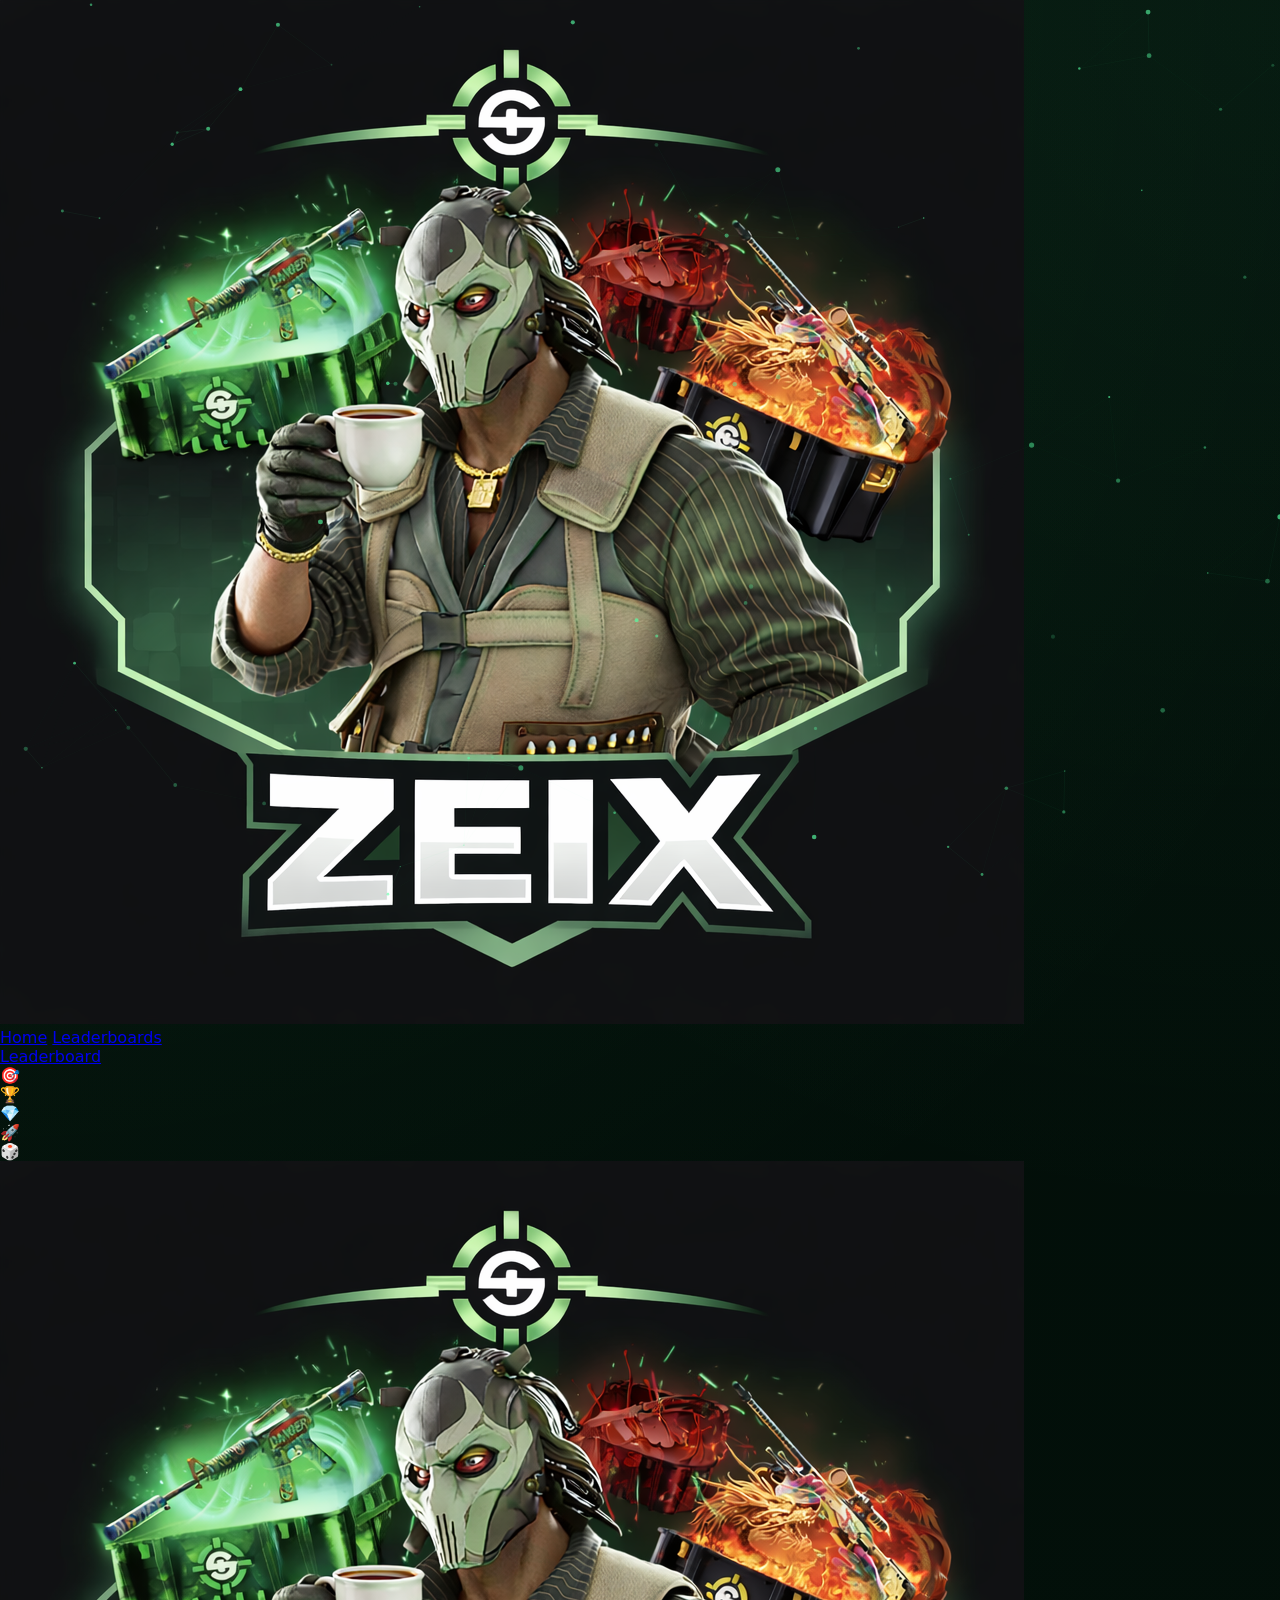
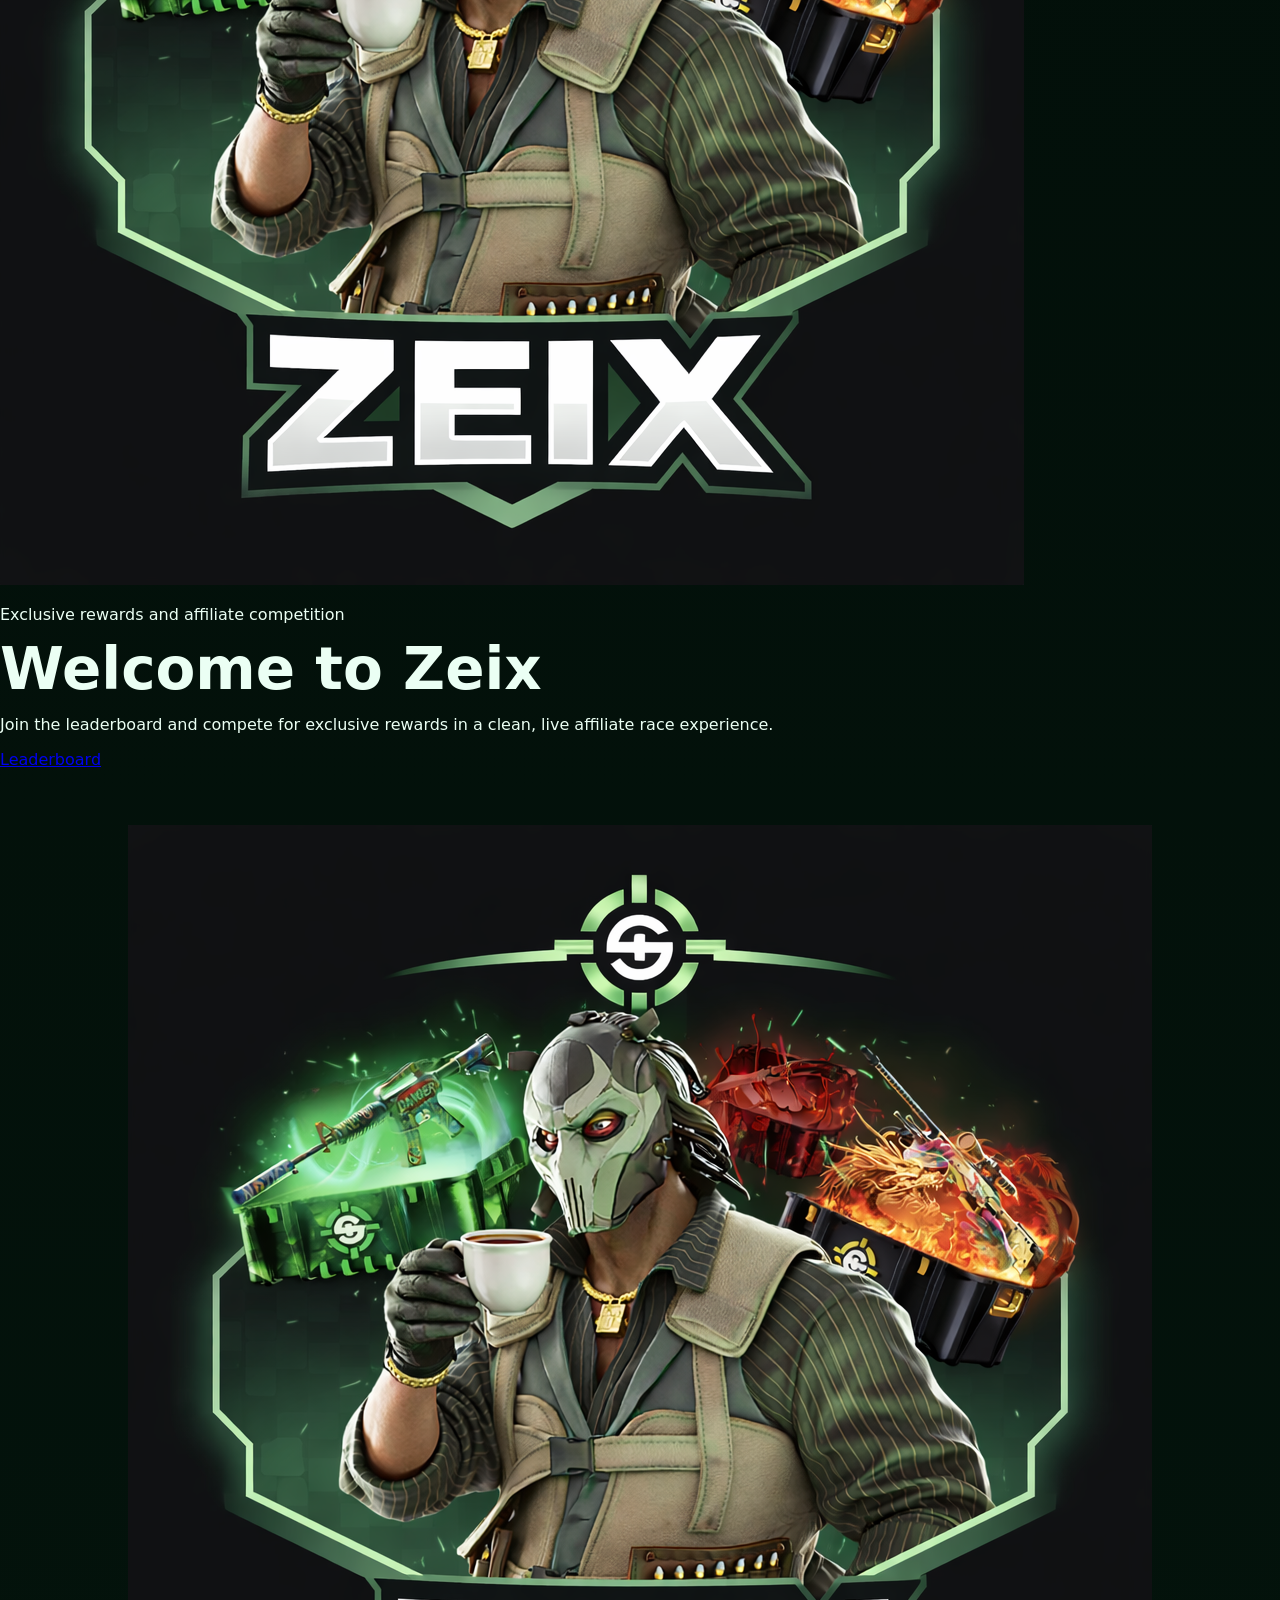
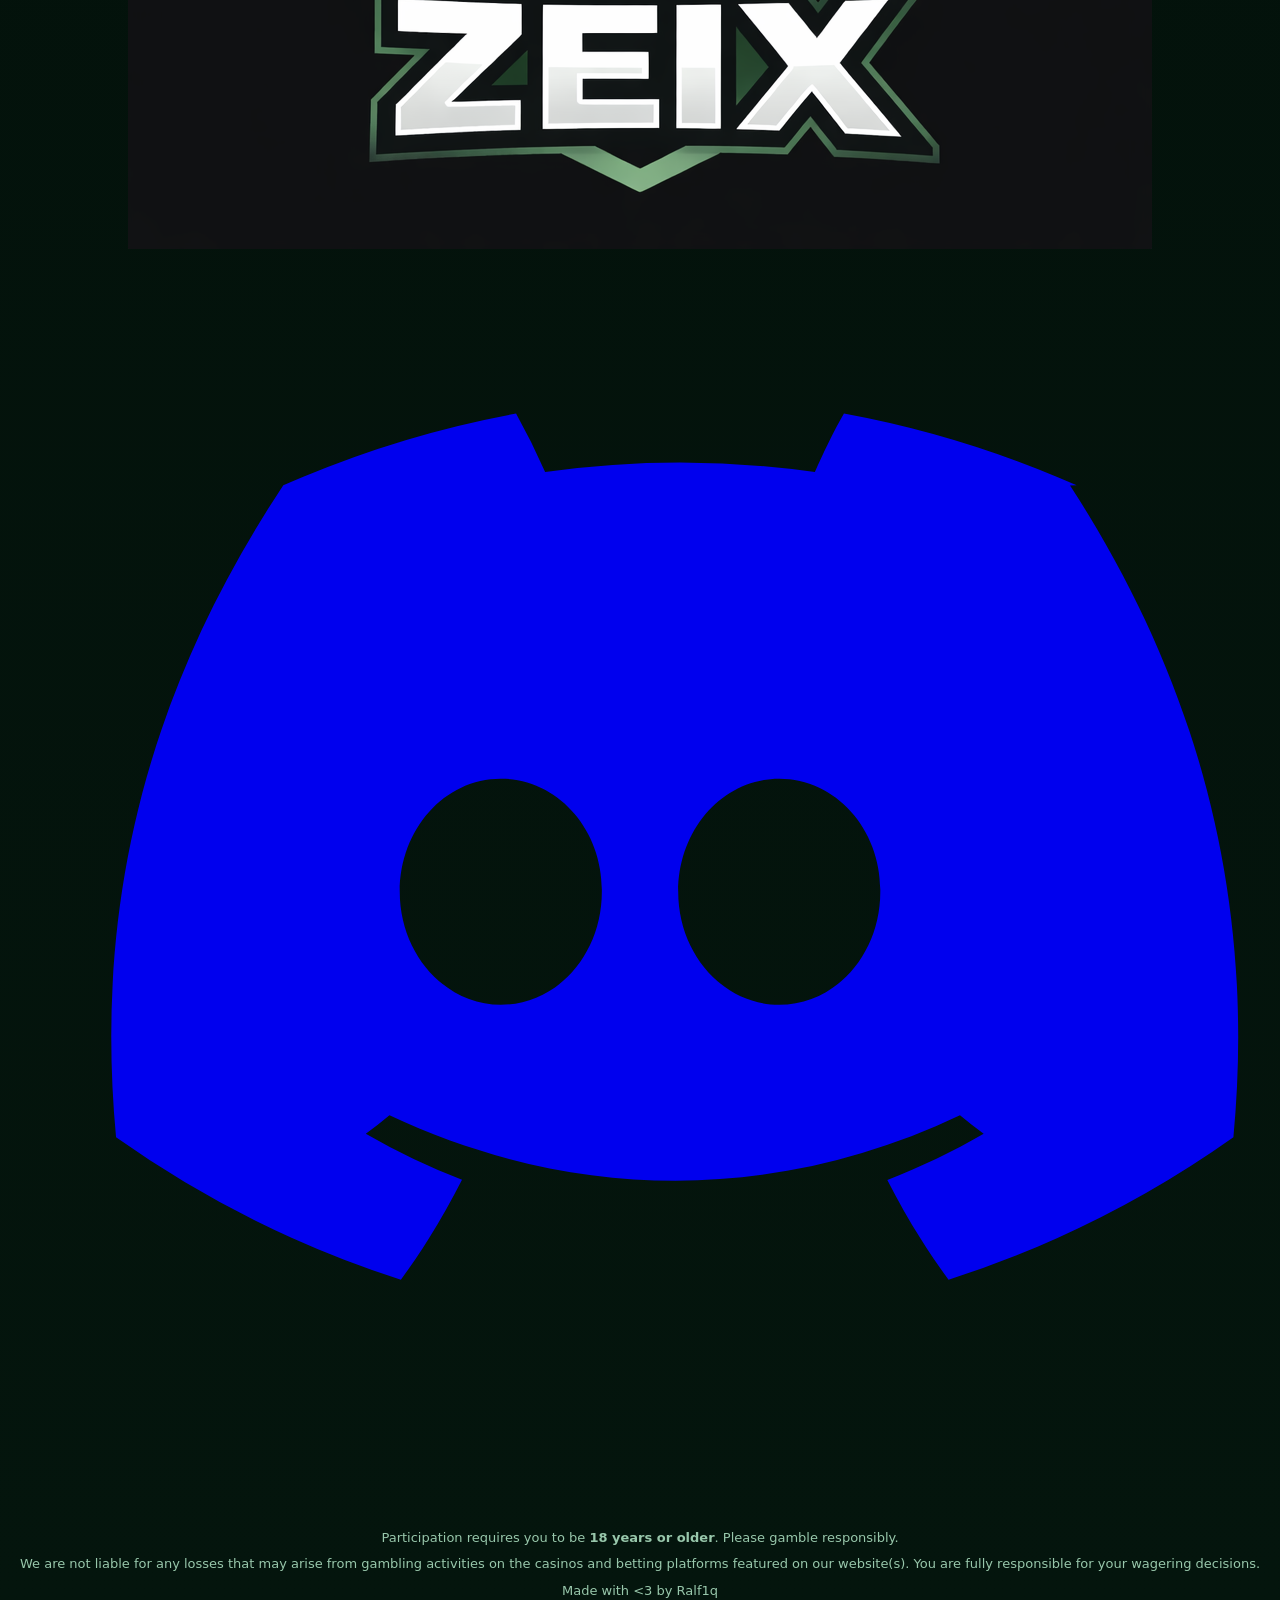
==== index.html @ ecc821bd "Update index.html" ====
<!DOCTYPE html>
<html lang="en">
<head>
  <meta charset="UTF-8" />
  <meta name="viewport" content="width=device-width, initial-scale=1.0" />
  <title>Zeix</title>
  <link rel="stylesheet" href="/css/style.css" />
</head>
<body class="home-page">
  <canvas id="particles"></canvas>

  <header class="topbar">
    <div class="topbar-inner">
      <a href="/" class="topbar-brand">
        <img src="/assets/logo.png" alt="Zeix Logo" class="topbar-logo" />
      </a>

      <nav class="topbar-nav">
        <a href="/">Home</a>
        <a href="/leaderboard/">Leaderboards</a>
      </nav>

      <div class="topbar-action">
        <a class="topbar-button" href="/leaderboard/">Leaderboard</a>
      </div>
    </div>
  </header>

  <main class="home-hero">
    <div class="home-floating home-floating-1">🎯</div>
    <div class="home-floating home-floating-2">🏆</div>
    <div class="home-floating home-floating-3">💎</div>
    <div class="home-floating home-floating-4">🚀</div>
    <div class="home-floating home-floating-5">🎲</div>

    <div class="home-center">
      <img src="/assets/logo.png" alt="Zeix Logo" class="home-hero-logo" />

      <p class="home-eyebrow">Exclusive rewards and affiliate competition</p>
      <h1 class="home-title">Welcome to Zeix</h1>
      <p class="home-description">
        Join the leaderboard and compete for exclusive rewards in a clean, live affiliate race experience.
      </p>

      <div class="home-actions">
        <a class="hero-button primary" href="/leaderboard/">Leaderboard</a>
      </div>
    </div>
  </main>

  <footer class="site-footer site-footer-large">
    <div class="footer-inner">
      <div class="footer-left">
        <img src="/assets/logo.png" alt="Zeix Logo" class="footer-logo" />

        <div class="footer-socials">
          <a
            href="YOUR_DISCORD_INVITE"
            target="_blank"
            rel="noopener noreferrer"
            class="footer-social"
            aria-label="Discord"
            title="Discord"
          >
            <svg viewBox="0 0 24 24" aria-hidden="true">
              <path fill="currentColor" d="M20.317 4.369A19.791 19.791 0 0 0 15.885 3c-.191.328-.403.77-.554 1.116a18.27 18.27 0 0 0-5.138 0A12.64 12.64 0 0 0 9.639 3a19.736 19.736 0 0 0-4.433 1.369C2.4 8.596 1.64 12.72 2.02 16.787a19.9 19.9 0 0 0 5.425 2.713c.438-.601.828-1.235 1.165-1.903a12.96 12.96 0 0 1-1.833-.877c.154-.113.305-.231.451-.352c3.536 1.66 7.373 1.66 10.867 0c.148.121.299.239.451.352c-.586.339-1.2.632-1.835.878c.338.667.727 1.301 1.166 1.902a19.86 19.86 0 0 0 5.426-2.712c.446-4.716-.762-8.803-3.112-12.418ZM9.349 14.263c-1.058 0-1.925-.966-1.925-2.154c0-1.188.849-2.154 1.925-2.154c1.084 0 1.942.975 1.924 2.154c0 1.188-.849 2.154-1.924 2.154Zm5.303 0c-1.058 0-1.924-.966-1.924-2.154c0-1.188.848-2.154 1.924-2.154c1.084 0 1.943.975 1.925 2.154c0 1.188-.849 2.154-1.925 2.154Z"/>
            </svg>
          </a>
        </div>
      </div>

      <div class="footer-right">
        <p class="footer-age">
          Participation requires you to be <strong>18 years or older</strong>. Please gamble responsibly.
        </p>
      </div>
    </div>

    <div class="footer-bottom">
      <p>
        We are not liable for any losses that may arise from gambling activities on the casinos and betting platforms featured on our website(s). You are fully responsible for your wagering decisions.
      </p>
      <p class="footer-credit">Made with &lt;3 by Ralf1q</p>
    </div>
  </footer>

  <script src="/js/particles.js"></script>
</body>
</html>
---- css/style.css ----
:root {
  --bg: #06110b;
  --panel: rgba(10, 28, 18, 0.78);
  --panel-2: rgba(18, 40, 28, 0.9);
  --border: rgba(87, 255, 164, 0.16);
  --primary: #57ffa4;
  --primary-soft: rgba(87, 255, 164, 0.12);
  --text: #ebfff4;
  --muted: #98c7ab;
  --gold: #ffcf5a;
  --silver: #cdd5df;
  --bronze: #d7925b;
  --danger: #ff9f9f;
  --shadow: 0 14px 36px rgba(0, 0, 0, 0.34);
  --radius: 24px;
  --radius-sm: 16px;
  --font: Inter, ui-sans-serif, system-ui, -apple-system, BlinkMacSystemFont, "Segoe UI", sans-serif;
  --max-width: 1220px;
}

* {
  box-sizing: border-box;
}

html,
body {
  margin: 0;
  min-height: 100%;
  font-family: var(--font);
  color: var(--text);
  background:
    radial-gradient(circle at top left, rgba(87,255,164,0.08), transparent 30%),
    radial-gradient(circle at top right, rgba(87,255,164,0.05), transparent 25%),
    linear-gradient(180deg, #020d08 0%, #04150d 100%);
}

body {
  position: relative;
  overflow-x: hidden;
}

body.center-page {
  overflow: hidden;
}

#particles {
  position: fixed;
  inset: 0;
  width: 100%;
  height: 100%;
  z-index: 0;
  pointer-events: none;
}

.center-page {
  min-height: 100vh;
  display: flex;
  align-items: center;
  justify-content: center;
  padding: 24px;
}

.page-shell {
  position: relative;
  z-index: 1;
  width: min(100% - 32px, var(--max-width));
  margin: 0 auto;
  padding: 32px 0 56px;
  min-height: 100vh;
  display: flex;
  flex-direction: column;
}

.status-shell {
  position: relative;
  z-index: 1;
  width: min(100%, 860px);
  margin: 0 auto;
}

.glass-card {
  backdrop-filter: blur(14px);
  -webkit-backdrop-filter: blur(14px);
}

.floating-card {
  animation: floatCard 4.5s ease-in-out infinite;
  transform-origin: center;
}

.status-card {
  position: relative;
  overflow: hidden;
  background: linear-gradient(180deg, rgba(15, 35, 24, 0.92), rgba(8, 20, 14, 0.96));
  border: 1px solid var(--border);
  border-radius: 30px;
  box-shadow: var(--shadow);
  padding: 34px;
}

.notice-card {
  text-align: center;
  padding: 52px 38px;
}

.maintenance-card::before,
.critical-card::before,
.status-card::before {
  content: "";
  position: absolute;
  inset: 0;
  background: radial-gradient(circle at top, rgba(87,255,164,0.12), transparent 55%);
  pointer-events: none;
}

.status-text {
  color: var(--muted);
  font-size: 20px;
  line-height: 1.75;
  margin: 20px auto 30px;
  max-width: 660px;
}

.big-emoji {
  font-size: 58px;
  line-height: 1;
  margin: 6px 0 12px;
  animation: pulseGlow 2s infinite ease-in-out;
}

.notice-actions {
  display: flex;
  justify-content: center;
}

.status-button {
  display: inline-flex;
  align-items: center;
  justify-content: center;
  min-height: 52px;
  padding: 0 22px;
  border-radius: 999px;
  text-decoration: none;
  font-weight: 800;
  transition: transform 0.2s ease, box-shadow 0.2s ease;
}

.status-button:hover {
  transform: translateY(-2px);
}

.primary-button {
  background: linear-gradient(180deg, rgba(87,255,164,0.24), rgba(87,255,164,0.12));
  border: 1px solid rgba(87,255,164,0.28);
  color: var(--text);
  box-shadow: 0 10px 24px rgba(0, 0, 0, 0.24);
}

.notice-icon {
  width: 84px;
  height: 84px;
  margin: 2px auto 12px;
  display: grid;
  place-items: center;
  border-radius: 50%;
  font-size: 36px;
  font-weight: 900;
  color: #08110b;
  background: linear-gradient(180deg, #ffcf5a, #ffb347);
  box-shadow: 0 0 30px rgba(255, 207, 90, 0.22);
  animation: pulseGlow 2s infinite ease-in-out;
}

.spinner-ring {
  width: 88px;
  height: 88px;
  margin: 6px auto 14px;
  border-radius: 50%;
  border: 4px solid rgba(87,255,164,0.12);
  border-top-color: var(--primary);
  animation: spinRing 1.2s linear infinite;
}

.pulse-orb {
  width: 18px;
  height: 18px;
  margin: 0 auto 18px;
  border-radius: 50%;
  background: var(--primary);
  box-shadow: 0 0 28px rgba(87,255,164,0.55);
  animation: pulseGlow 1.8s infinite ease-in-out;
}

.hero {
  display: flex;
  justify-content: space-between;
  align-items: center;
  gap: 20px;
  margin-bottom: 24px;
  flex-wrap: wrap;
}

.hero-right {
  display: flex;
  align-items: center;
  gap: 12px;
  flex-wrap: wrap;
  justify-content: flex-end;
}

.brand {
  display: flex;
  align-items: center;
  gap: 18px;
  min-width: 0;
}

.brand-logo {
  width: 64px;
  height: 64px;
  object-fit: contain;
  border-radius: 18px;
  background: rgba(255,255,255,0.02);
  border: 1px solid var(--border);
  box-shadow: var(--shadow);
  padding: 10px;
  flex: 0 0 auto;
}

.eyebrow {
  margin: 0 0 6px;
  color: var(--primary);
  text-transform: uppercase;
  letter-spacing: 0.14em;
  font-size: 12px;
  font-weight: 700;
}

h1 {
  margin: 0;
  font-size: clamp(34px, 5vw, 58px);
  line-height: 1.02;
}

h2 {
  margin: 0;
  font-size: 24px;
}

.meta-card {
  display: flex;
  align-items: center;
  gap: 10px;
  background: rgba(14, 31, 21, 0.82);
  border: 1px solid var(--border);
  border-radius: 999px;
  padding: 12px 16px;
  box-shadow: var(--shadow);
  backdrop-filter: blur(10px);
}

.countdown-card {
  border-color: rgba(255, 207, 90, 0.22);
  background: rgba(40, 47, 22, 0.78);
}

.meta-label {
  color: var(--muted);
  font-size: 14px;
}

#countdownValue {
  font-weight: 800;
}

.promo-card {
  position: relative;
  overflow: hidden;
  margin-bottom: 26px;
  padding: 22px 24px;
  border-radius: 28px;
  border: 1px solid rgba(87,255,164,0.18);
  background: linear-gradient(135deg, rgba(12, 35, 22, 0.92), rgba(10, 24, 18, 0.92));
  box-shadow: var(--shadow);
}

.promo-glow {
  position: absolute;
  inset: auto -10% -40% auto;
  width: 260px;
  height: 260px;
  background: radial-gradient(circle, rgba(87,255,164,0.18), transparent 65%);
  pointer-events: none;
}

.promo-copy {
  position: relative;
  z-index: 1;
}

.promo-label {
  margin: 0 0 12px;
  font-size: 13px;
  text-transform: uppercase;
  letter-spacing: 0.12em;
  color: var(--primary);
  font-weight: 800;
}

.promo-code-row {
  display: flex;
  align-items: center;
  gap: 14px;
  flex-wrap: wrap;
  margin-bottom: 10px;
}

.promo-code-box {
  display: inline-flex;
  align-items: center;
  gap: 12px;
  padding: 12px 16px;
  border-radius: 18px;
  border: 1px solid rgba(87,255,164,0.2);
  background: rgba(87,255,164,0.06);
  box-shadow: inset 0 0 0 1px rgba(255,255,255,0.02);
}

.promo-code-prefix {
  color: var(--muted);
  font-size: 12px;
  font-weight: 700;
  letter-spacing: 0.12em;
  text-transform: uppercase;
}

.promo-code {
  font-size: 28px;
  font-weight: 900;
  letter-spacing: 0.08em;
  color: var(--text);
}

.copy-button {
  min-height: 50px;
  padding: 0 18px;
  border: 0;
  border-radius: 999px;
  background: linear-gradient(180deg, rgba(87,255,164,0.22), rgba(87,255,164,0.11));
  color: var(--text);
  font-weight: 800;
  cursor: pointer;
  border: 1px solid rgba(87,255,164,0.22);
  box-shadow: 0 8px 20px rgba(0,0,0,0.2);
  transition: transform 0.2s ease, opacity 0.2s ease;
}

.copy-button:hover {
  transform: translateY(-2px);
}

.promo-description {
  margin: 0;
  color: var(--muted);
  font-size: 15px;
  line-height: 1.7;
}

.leaderboard-wrap {
  display: grid;
  gap: 28px;
  flex: 1;
}

.section-title-row {
  display: flex;
  justify-content: space-between;
  align-items: end;
  gap: 12px;
  margin-bottom: 16px;
  flex-wrap: wrap;
}

.section-subtitle {
  margin: 0;
  color: var(--muted);
  font-size: 14px;
}

.podium {
  display: grid;
  grid-template-columns: repeat(3, minmax(0, 1fr));
  gap: 18px;
  align-items: end;
}

.podium-card {
  position: relative;
  overflow: hidden;
  background:
    radial-gradient(circle at top, rgba(87,255,164,0.08), transparent 45%),
    linear-gradient(180deg, rgba(17, 40, 28, 0.96), rgba(8, 22, 14, 0.99));
  border: 1px solid var(--border);
  border-radius: 30px;
  box-shadow: var(--shadow);
  padding: 24px;
  min-height: 300px;
  display: flex;
  flex-direction: column;
  justify-content: flex-start;
  transition: transform 0.28s ease, box-shadow 0.28s ease, border-color 0.28s ease;
  animation: podiumFloat 5s ease-in-out infinite;
}

.podium-card:hover {
  transform: translateY(-8px);
}

.podium-card::before {
  content: "";
  position: absolute;
  inset: 0;
  background: radial-gradient(circle at top, rgba(87,255,164,0.12), transparent 55%);
  pointer-events: none;
}

.podium-card.rank-1 {
  min-height: 360px;
  border-color: rgba(255, 207, 90, 0.45);
  box-shadow:
    0 16px 44px rgba(0, 0, 0, 0.38),
    0 0 0 1px rgba(255, 207, 90, 0.08),
    0 0 60px rgba(255, 207, 90, 0.08);
  background:
    radial-gradient(circle at top, rgba(255,207,90,0.14), transparent 42%),
    linear-gradient(180deg, rgba(24, 42, 26, 0.98), rgba(12, 22, 14, 1));
}

.podium-card.rank-2 {
  min-height: 315px;
}

.podium-card.rank-3 {
  min-height: 285px;
}

.podium-card.rank-1 .podium-avatar-wrap::after {
  content: "👑";
  position: absolute;
  top: -14px;
  right: -8px;
  font-size: 22px;
  filter: drop-shadow(0 4px 10px rgba(0,0,0,0.35));
}

.podium-card.rank-1 .podium-name {
  font-size: clamp(24px, 2vw, 34px);
}

.podium-card.rank-1 .podium-topline {
  color: rgba(255, 207, 90, 0.88);
  font-weight: 800;
}

.podium-card.rank-1 .podium-divider {
  background: linear-gradient(90deg, rgba(255,207,90,0.34), rgba(87,255,164,0.06));
}

.podium-card.rank-1 .reward-pill {
  background: rgba(255, 207, 90, 0.08);
  border-color: rgba(255, 207, 90, 0.18);
}

.podium-card.rank-1 .podium-badge {
  width: 50px;
  height: 50px;
  font-size: 18px;
  box-shadow: 0 10px 24px rgba(255, 207, 90, 0.2);
}

.podium-shine {
  position: absolute;
  top: -28%;
  left: -24%;
  width: 72%;
  height: 180%;
  background: linear-gradient(
    180deg,
    rgba(255,255,255,0.1),
    rgba(255,255,255,0.02),
    rgba(255,255,255,0)
  );
  transform: rotate(22deg);
  opacity: 0.2;
  pointer-events: none;
}

.rank-1 .podium-shine {
  opacity: 0.55;
}

.podium-badge {
  position: absolute;
  top: 16px;
  right: 16px;
  width: 44px;
  height: 44px;
  border-radius: 50%;
  display: grid;
  place-items: center;
  font-weight: 900;
  color: #08110b;
  z-index: 2;
}

.rank-1 .podium-badge { background: var(--gold); }
.rank-2 .podium-badge { background: var(--silver); }
.rank-3 .podium-badge { background: var(--bronze); }

.podium-topline {
  font-size: 13px;
  color: var(--muted);
  margin: 0 0 18px;
  text-transform: uppercase;
  letter-spacing: 0.14em;
  position: relative;
  z-index: 1;
}

.podium-user {
  display: flex;
  align-items: center;
  gap: 16px;
  min-width: 0;
  position: relative;
  z-index: 1;
}

.podium-avatar-wrap {
  position: relative;
  flex: 0 0 auto;
}

.podium-user-text {
  min-width: 0;
  flex: 1 1 auto;
}

.podium-name {
  font-size: clamp(20px, 1.8vw, 28px);
  font-weight: 900;
  line-height: 1.08;
  word-break: break-word;
  overflow-wrap: anywhere;
  max-width: 100%;
}

.podium-score {
  color: var(--muted);
  font-size: 15px;
  margin: 8px 0 0;
}

.podium-divider {
  width: 100%;
  height: 1px;
  background: linear-gradient(90deg, rgba(87,255,164,0.2), rgba(87,255,164,0.03));
  margin: 20px 0 18px;
  position: relative;
  z-index: 1;
}

.avatar {
  border-radius: 50%;
  object-fit: cover;
  flex: 0 0 auto;
  border: 1px solid rgba(87,255,164,0.24);
  background: rgba(255,255,255,0.04);
  box-shadow: 0 0 0 4px rgba(87,255,164,0.05);
  display: block;
}

.podium-avatar {
  width: 64px;
  height: 64px;
}

.podium-card.rank-1 .podium-avatar {
  width: 74px;
  height: 74px;
  box-shadow:
    0 0 0 5px rgba(255,207,90,0.08),
    0 0 0 1px rgba(255,207,90,0.18);
}

.table-avatar {
  width: 38px;
  height: 38px;
}

.avatar-fallback {
  display: grid;
  place-items: center;
  font-weight: 800;
  color: var(--text);
  background: rgba(87,255,164,0.12);
}

.reward-pill {
  display: inline-flex;
  align-items: center;
  gap: 10px;
  width: fit-content;
  background: rgba(87,255,164,0.08);
  border: 1px solid rgba(87,255,164,0.18);
  border-radius: 999px;
  padding: 10px 14px;
  font-weight: 700;
  margin-top: auto;
  position: relative;
  z-index: 1;
}

.reward-pill img,
.reward-cell img {
  width: 18px;
  height: 18px;
  object-fit: contain;
}

.table-card {
  background: rgba(10, 28, 18, 0.76);
  border: 1px solid var(--border);
  border-radius: var(--radius);
  overflow: hidden;
  box-shadow: var(--shadow);
}

.table-head,
.row {
  display: grid;
  grid-template-columns: 80px 1.7fr 1fr 1fr;
  gap: 12px;
  align-items: center;
}

.table-head {
  padding: 16px 18px;
  background: rgba(255,255,255,0.02);
  color: var(--muted);
  font-size: 13px;
  text-transform: uppercase;
  letter-spacing: 0.08em;
  border-bottom: 1px solid var(--border);
}

.row {
  padding: 16px 18px;
  border-bottom: 1px solid rgba(255,255,255,0.04);
  transition: background 0.2s ease;
}

.row:last-child {
  border-bottom: none;
}

.row:hover {
  background: rgba(87,255,164,0.045);
}

.rank-cell {
  font-weight: 900;
  font-size: 18px;
}

.name-cell {
  font-weight: 700;
}

.name-cell-with-avatar {
  display: flex;
  align-items: center;
  gap: 12px;
  min-width: 0;
}

.table-avatar-wrap {
  flex: 0 0 auto;
}

.table-name-text {
  min-width: 0;
  overflow: hidden;
  text-overflow: ellipsis;
  white-space: nowrap;
}

.score-cell {
  color: var(--muted);
}

.reward-cell {
  display: inline-flex;
  align-items: center;
  gap: 8px;
  font-weight: 700;
}

.reward-zero {
  color: var(--muted);
}

.loading-card,
.loading-row,
.error-box,
.empty-box {
  background: var(--panel-2);
  border: 1px solid var(--border);
  border-radius: var(--radius-sm);
  padding: 22px;
  color: var(--muted);
}

.error-box {
  color: var(--danger);
  border-color: rgba(255, 99, 99, 0.22);
}

.site-footer {
  position: relative;
  z-index: 1;
  margin-top: 36px;
  padding: 20px 10px 8px;
  text-align: center;
  color: var(--muted);
  font-size: 13px;
  line-height: 1.7;
}

.site-footer p {
  margin: 4px 0;
}

@keyframes spinRing {
  to {
    transform: rotate(360deg);
  }
}

@keyframes pulseGlow {
  0%, 100% {
    transform: scale(1);
    opacity: 1;
  }
  50% {
    transform: scale(1.08);
    opacity: 0.75;
  }
}

@keyframes floatCard {
  0%, 100% {
    transform: translateY(0px);
  }
  50% {
    transform: translateY(-8px);
  }
}

@keyframes podiumFloat {
  0%, 100% {
    transform: translateY(0px);
  }
  50% {
    transform: translateY(-4px);
  }
}

@media (max-width: 900px) {
  .podium {
    grid-template-columns: 1fr;
  }

  .podium-card.rank-1,
  .podium-card.rank-2,
  .podium-card.rank-3 {
    min-height: auto;
  }
}

@media (max-width: 680px) {
  .page-shell {
    width: min(100% - 18px, var(--max-width));
    padding-top: 18px;
  }

  .hero-right {
    width: 100%;
    justify-content: flex-start;
  }

  .promo-code-row {
    align-items: stretch;
  }

  .copy-button {
    width: 100%;
  }

  .table-head {
    display: none;
  }

  .row {
    grid-template-columns: 1fr;
    gap: 8px;
    padding: 16px;
  }

  .rank-cell::before,
  .name-cell::before,
  .score-cell::before,
  .reward-cell::before {
    display: inline-block;
    min-width: 74px;
    color: var(--muted);
    font-size: 12px;
    text-transform: uppercase;
    letter-spacing: 0.08em;
    margin-right: 8px;
  }

  .rank-cell::before { content: "Rank"; }
  .name-cell::before { content: "Affiliate"; }
  .score-cell::before { content: "Wagered"; }
  .reward-cell::before { content: "Reward"; }

  .name-cell-with-avatar {
    display: flex;
    align-items: center;
    gap: 10px;
  }
}
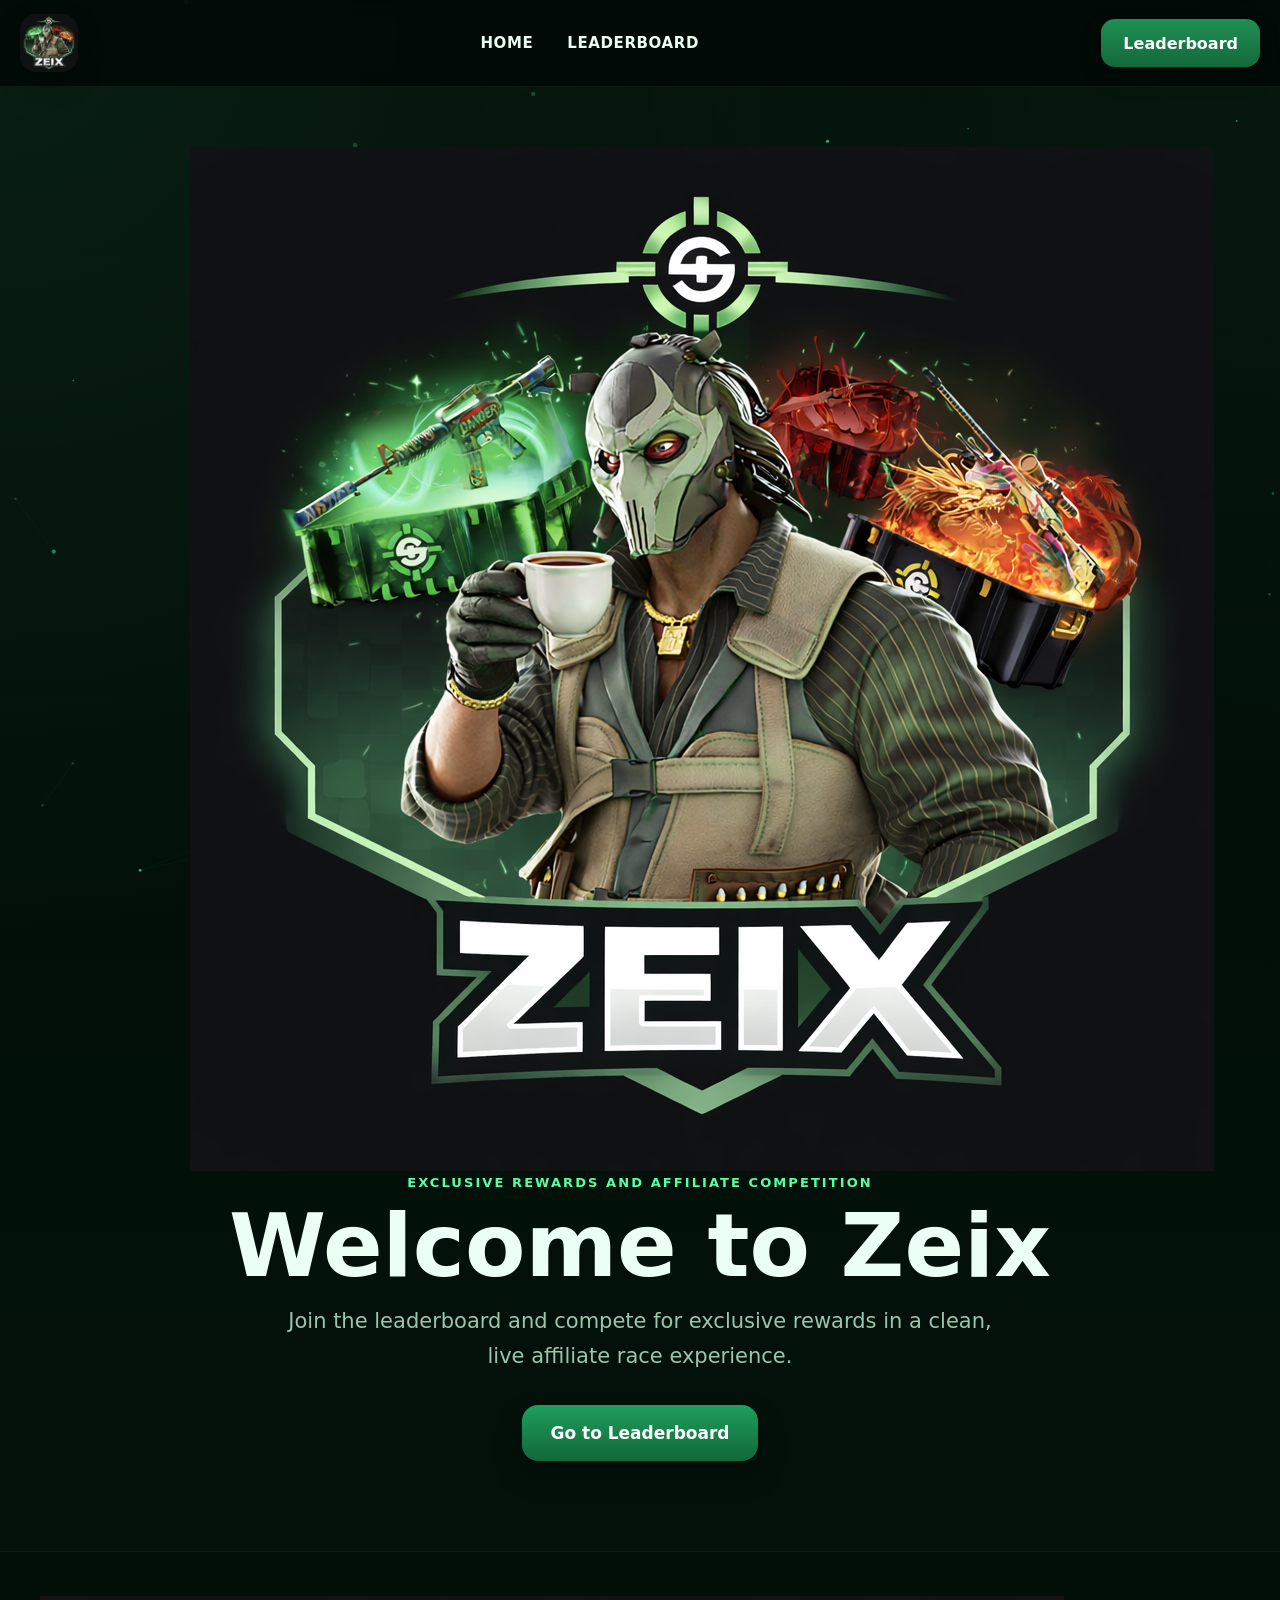
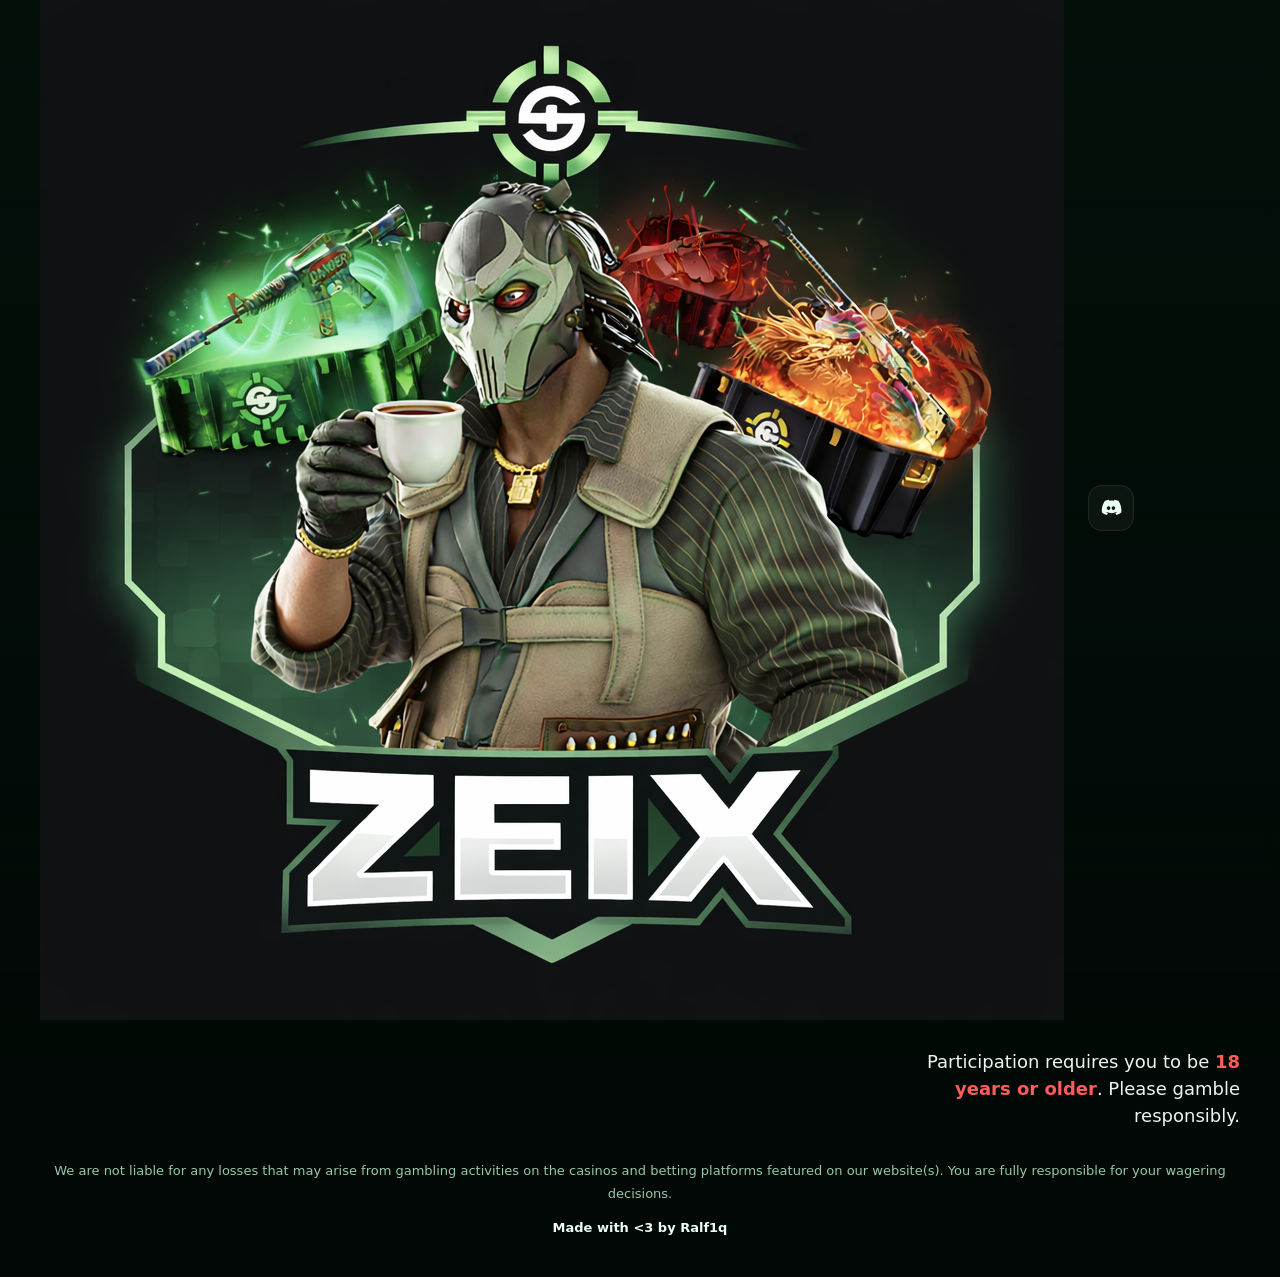
==== commit f784a9db: "Update index.html" ====
--- a/index.html
+++ b/index.html
@@ -17,7 +17,7 @@
 
       <nav class="topbar-nav">
         <a href="/">Home</a>
-        <a href="/leaderboard/">Leaderboards</a>
+        <a href="/leaderboard/">Leaderboard</a>
       </nav>
 
       <div class="topbar-action">
@@ -27,14 +27,10 @@
   </header>
 
   <main class="home-hero">
-    <div class="home-floating home-floating-1">🎯</div>
-    <div class="home-floating home-floating-2">🏆</div>
-    <div class="home-floating home-floating-3">💎</div>
-    <div class="home-floating home-floating-4">🚀</div>
-    <div class="home-floating home-floating-5">🎲</div>
-
     <div class="home-center">
-      <img src="/assets/logo.png" alt="Zeix Logo" class="home-hero-logo" />
+      <div class="home-hero-art-wrap">
+        <img src="/assets/logo.png" alt="Zeix Artwork" class="home-hero-art" />
+      </div>
 
       <p class="home-eyebrow">Exclusive rewards and affiliate competition</p>
       <h1 class="home-title">Welcome to Zeix</h1>
@@ -43,7 +39,7 @@
       </p>
 
       <div class="home-actions">
-        <a class="hero-button primary" href="/leaderboard/">Leaderboard</a>
+        <a class="hero-button primary" href="/leaderboard/">Go to Leaderboard</a>
       </div>
     </div>
   </main>
@@ -51,7 +47,7 @@
   <footer class="site-footer site-footer-large">
     <div class="footer-inner">
       <div class="footer-left">
-        <img src="/assets/logo.png" alt="Zeix Logo" class="footer-logo" />
+        <img src="/assets/logo.png" alt="Zeix Logo" class="footer-logo-wide" />
 
         <div class="footer-socials">
           <a
--- a/css/style.css
+++ b/css/style.css
@@ -840,4 +840,327 @@
     align-items: center;
     gap: 10px;
   }
-}+}
+
+/* ===== Home Page ===== */
+
+.home-page {
+  min-height: 100vh;
+  display: flex;
+  flex-direction: column;
+}
+
+.topbar {
+  position: relative;
+  z-index: 5;
+  border-bottom: 1px solid rgba(255,255,255,0.05);
+  background: rgba(3, 10, 7, 0.88);
+  backdrop-filter: blur(10px);
+}
+
+.topbar-inner {
+  width: min(100% - 40px, 1280px);
+  margin: 0 auto;
+  min-height: 86px;
+  display: flex;
+  align-items: center;
+  justify-content: space-between;
+  gap: 20px;
+}
+
+.topbar-brand {
+  display: inline-flex;
+  align-items: center;
+}
+
+.topbar-logo {
+  width: 58px;
+  height: 58px;
+  object-fit: contain;
+  border-radius: 16px;
+  box-shadow: 0 10px 24px rgba(0,0,0,0.28);
+}
+
+.topbar-nav {
+  display: flex;
+  align-items: center;
+  gap: 34px;
+}
+
+.topbar-nav a {
+  color: var(--text);
+  text-decoration: none;
+  font-weight: 800;
+  font-size: 15px;
+  letter-spacing: 0.04em;
+  text-transform: uppercase;
+  transition: color 0.2s ease, opacity 0.2s ease;
+}
+
+.topbar-nav a:hover {
+  color: var(--primary);
+}
+
+.topbar-button {
+  display: inline-flex;
+  align-items: center;
+  justify-content: center;
+  min-height: 48px;
+  padding: 0 22px;
+  border-radius: 14px;
+  background: linear-gradient(180deg, #1f8f53, #14693b);
+  color: #fff;
+  font-weight: 800;
+  text-decoration: none;
+  box-shadow: 0 10px 22px rgba(0,0,0,0.24);
+  transition: transform 0.2s ease, filter 0.2s ease;
+}
+
+.topbar-button:hover {
+  transform: translateY(-2px);
+  filter: brightness(1.05);
+}
+
+.home-hero {
+  position: relative;
+  z-index: 1;
+  min-height: calc(100vh - 86px);
+  display: grid;
+  place-items: center;
+  padding: 60px 20px 90px;
+  overflow: hidden;
+}
+
+.home-center {
+  position: relative;
+  z-index: 2;
+  width: min(100%, 900px);
+  margin: 0 auto;
+  text-align: center;
+}
+
+.home-hero-logo {
+  width: clamp(130px, 16vw, 220px);
+  height: clamp(130px, 16vw, 220px);
+  object-fit: contain;
+  margin-bottom: 22px;
+  filter: drop-shadow(0 16px 40px rgba(0,0,0,0.35));
+}
+
+.home-eyebrow {
+  margin: 0 0 14px;
+  color: var(--primary);
+  text-transform: uppercase;
+  letter-spacing: 0.16em;
+  font-size: 13px;
+  font-weight: 800;
+}
+
+.home-title {
+  margin: 0 0 16px;
+  font-size: clamp(46px, 8vw, 88px);
+  line-height: 0.95;
+  font-weight: 900;
+}
+
+.home-description {
+  width: min(100%, 720px);
+  margin: 0 auto 30px;
+  color: var(--muted);
+  font-size: clamp(17px, 2vw, 21px);
+  line-height: 1.7;
+}
+
+.home-actions {
+  display: flex;
+  justify-content: center;
+  gap: 14px;
+  flex-wrap: wrap;
+}
+
+.hero-button {
+  display: inline-flex;
+  align-items: center;
+  justify-content: center;
+  min-height: 56px;
+  padding: 0 28px;
+  border-radius: 16px;
+  text-decoration: none;
+  font-weight: 900;
+  font-size: 17px;
+  transition: transform 0.2s ease, filter 0.2s ease;
+}
+
+.hero-button.primary {
+  background: linear-gradient(180deg, #1d9f5b, #12683a);
+  color: #fff;
+  box-shadow: 0 14px 28px rgba(0,0,0,0.26);
+}
+
+.hero-button.primary:hover {
+  transform: translateY(-2px);
+  filter: brightness(1.05);
+}
+
+.home-floating {
+  position: absolute;
+  z-index: 1;
+  font-size: clamp(28px, 4vw, 56px);
+  opacity: 0.9;
+  filter: drop-shadow(0 10px 20px rgba(0,0,0,0.3));
+  animation: floatSlow 6s ease-in-out infinite;
+  user-select: none;
+  pointer-events: none;
+}
+
+.home-floating-1 { top: 18%; left: 12%; animation-delay: 0s; }
+.home-floating-2 { top: 28%; right: 13%; animation-delay: 1s; }
+.home-floating-3 { bottom: 24%; left: 18%; animation-delay: 2s; }
+.home-floating-4 { bottom: 18%; right: 18%; animation-delay: 1.4s; }
+.home-floating-5 { top: 50%; left: 50%; transform: translate(-50%, -50%); animation-delay: 0.8s; }
+
+@keyframes floatSlow {
+  0%, 100% { transform: translateY(0px); }
+  50% { transform: translateY(-14px); }
+}
+
+/* ===== Footer ===== */
+
+.site-footer-large {
+  position: relative;
+  z-index: 2;
+  margin-top: auto;
+  padding: 44px 20px 28px;
+  background: linear-gradient(180deg, rgba(2,7,5,0.2), rgba(2,7,5,0.92));
+  border-top: 1px solid rgba(255,255,255,0.06);
+}
+
+.footer-inner {
+  width: min(100%, 1200px);
+  margin: 0 auto 26px;
+  display: flex;
+  align-items: center;
+  justify-content: space-between;
+  gap: 24px;
+  flex-wrap: wrap;
+}
+
+.footer-left {
+  display: flex;
+  align-items: center;
+  gap: 24px;
+  flex-wrap: wrap;
+}
+
+.footer-logo {
+  width: 96px;
+  height: 96px;
+  object-fit: contain;
+  filter: drop-shadow(0 12px 24px rgba(0,0,0,0.32));
+}
+
+.footer-socials {
+  display: flex;
+  align-items: center;
+  gap: 14px;
+}
+
+.footer-social {
+  width: 46px;
+  height: 46px;
+  border-radius: 14px;
+  display: inline-flex;
+  align-items: center;
+  justify-content: center;
+  background: rgba(255,255,255,0.04);
+  border: 1px solid rgba(255,255,255,0.08);
+  color: var(--text);
+  text-decoration: none;
+  transition: transform 0.2s ease, color 0.2s ease, border-color 0.2s ease;
+}
+
+.footer-social:hover {
+  transform: translateY(-2px);
+  color: var(--primary);
+  border-color: rgba(87,255,164,0.24);
+}
+
+.footer-social svg {
+  width: 22px;
+  height: 22px;
+}
+
+.footer-right {
+  max-width: 340px;
+  margin-left: auto;
+}
+
+.footer-age {
+  margin: 0;
+  color: #f0f4f1;
+  text-align: right;
+  font-size: 18px;
+  line-height: 1.5;
+}
+
+.footer-age strong {
+  color: #ff5c5c;
+}
+
+.footer-bottom {
+  width: min(100%, 1200px);
+  margin: 0 auto;
+  text-align: center;
+  color: var(--muted);
+}
+
+.footer-bottom p {
+  margin: 10px 0;
+  line-height: 1.8;
+}
+
+.footer-credit {
+  color: var(--text);
+  font-weight: 800;
+}
+
+@media (max-width: 900px) {
+  .footer-inner {
+    flex-direction: column;
+    align-items: center;
+    text-align: center;
+  }
+
+  .footer-left {
+    justify-content: center;
+  }
+
+  .footer-right {
+    margin-left: 0;
+    max-width: 100%;
+  }
+
+  .footer-age {
+    text-align: center;
+  }
+}
+
+@media (max-width: 760px) {
+  .topbar-inner {
+    width: min(100% - 20px, 1280px);
+    min-height: 78px;
+  }
+
+  .topbar-nav {
+    display: none;
+  }
+
+  .home-title {
+    font-size: clamp(40px, 11vw, 62px);
+  }
+
+  .footer-logo {
+    width: 82px;
+    height: 82px;
+  }
+}
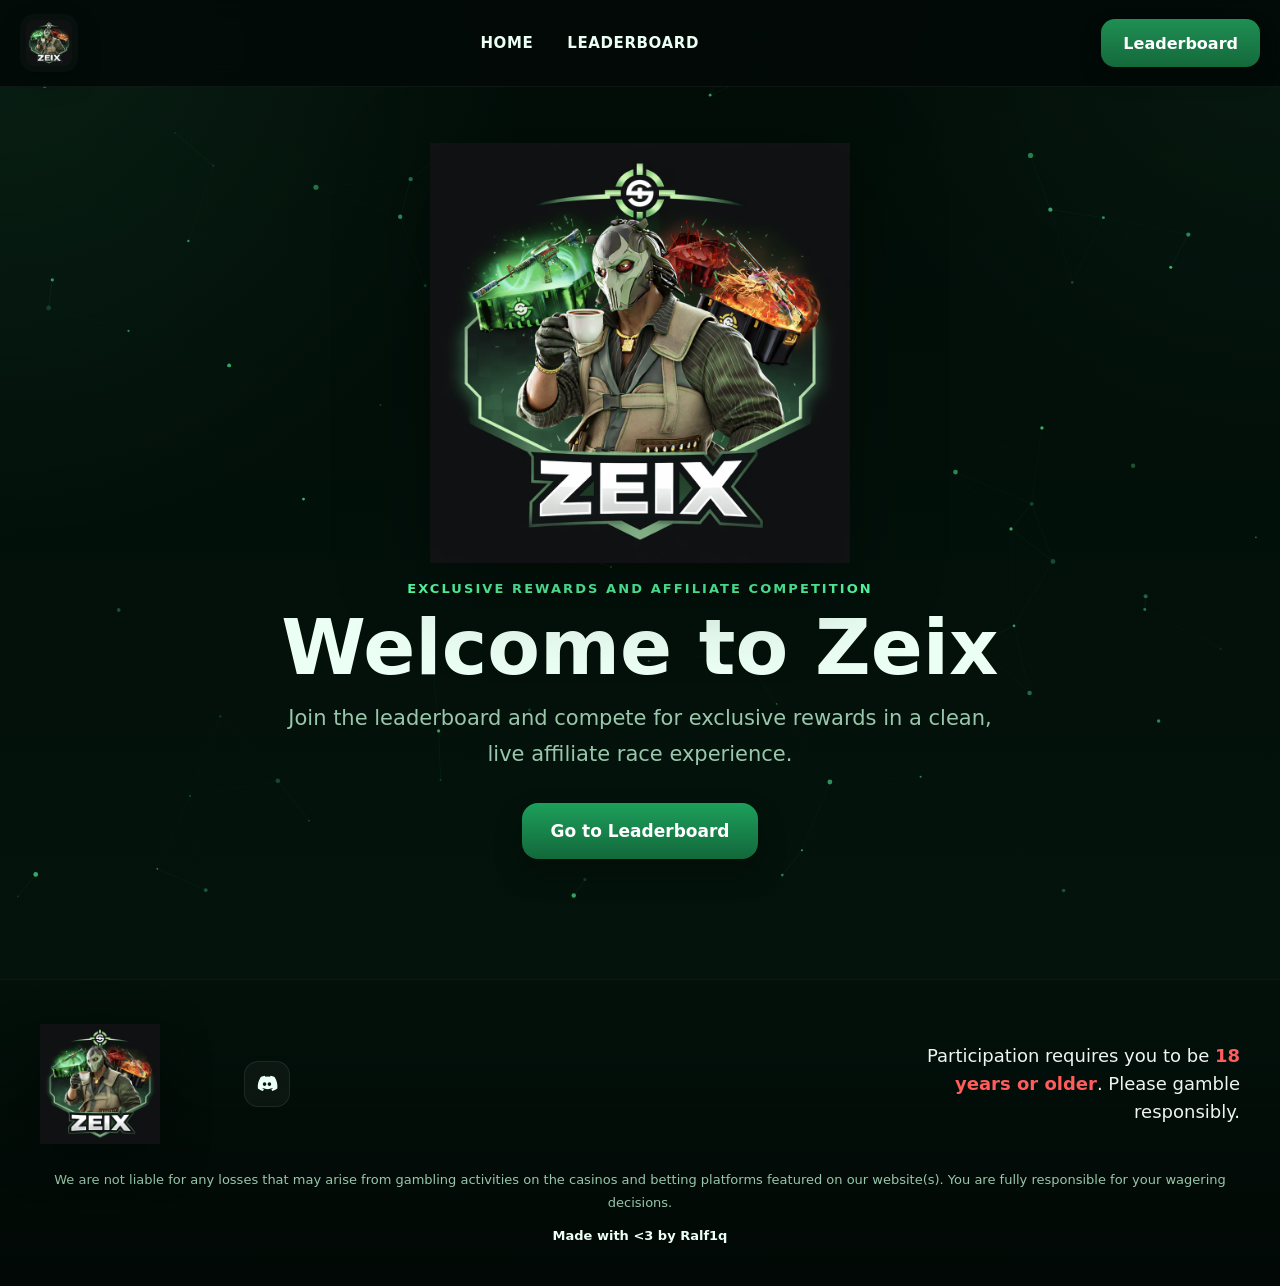
==== commit 983364cf: "Update index.html" ====
--- a/index.html
+++ b/index.html
@@ -26,22 +26,24 @@
     </div>
   </header>
 
-  <main class="home-hero">
-    <div class="home-center">
-      <div class="home-hero-art-wrap">
-        <img src="/assets/logo.png" alt="Zeix Artwork" class="home-hero-art" />
+  <main class="home-main">
+    <section class="home-hero">
+      <div class="home-center">
+        <div class="home-hero-art-wrap">
+          <img src="/assets/logo.png" alt="Zeix Artwork" class="home-hero-art" />
+        </div>
+
+        <p class="home-eyebrow">Exclusive rewards and affiliate competition</p>
+        <h1 class="home-title">Welcome to Zeix</h1>
+        <p class="home-description">
+          Join the leaderboard and compete for exclusive rewards in a clean, live affiliate race experience.
+        </p>
+
+        <div class="home-actions">
+          <a class="hero-button primary" href="/leaderboard/">Go to Leaderboard</a>
+        </div>
       </div>
-
-      <p class="home-eyebrow">Exclusive rewards and affiliate competition</p>
-      <h1 class="home-title">Welcome to Zeix</h1>
-      <p class="home-description">
-        Join the leaderboard and compete for exclusive rewards in a clean, live affiliate race experience.
-      </p>
-
-      <div class="home-actions">
-        <a class="hero-button primary" href="/leaderboard/">Go to Leaderboard</a>
-      </div>
-    </div>
+    </section>
   </main>
 
   <footer class="site-footer site-footer-large">
--- a/css/style.css
+++ b/css/style.css
@@ -1164,3 +1164,343 @@
     height: 82px;
   }
 }
+
+/* ===== Better logo sizing ===== */
+
+.brand-logo {
+  width: 64px;
+  height: 64px;
+  object-fit: contain;
+  object-position: center;
+  border-radius: 16px;
+  background: rgba(255,255,255,0.02);
+  border: 1px solid rgba(87,255,164,0.12);
+  box-shadow: 0 10px 24px rgba(0,0,0,0.25);
+  padding: 8px;
+  flex: 0 0 auto;
+}
+
+.topbar-logo {
+  width: 58px;
+  height: 58px;
+  object-fit: contain;
+  object-position: center;
+  border-radius: 14px;
+  background: rgba(255,255,255,0.02);
+  box-shadow: 0 10px 24px rgba(0,0,0,0.24);
+  padding: 6px;
+}
+
+/* ===== Home Page ===== */
+
+.home-page {
+  min-height: 100vh;
+  display: flex;
+  flex-direction: column;
+}
+
+.topbar {
+  position: relative;
+  z-index: 5;
+  border-bottom: 1px solid rgba(255,255,255,0.05);
+  background: rgba(3, 10, 7, 0.88);
+  backdrop-filter: blur(10px);
+}
+
+.topbar-inner {
+  width: min(100% - 40px, 1280px);
+  margin: 0 auto;
+  min-height: 86px;
+  display: flex;
+  align-items: center;
+  justify-content: space-between;
+  gap: 20px;
+}
+
+.topbar-brand {
+  display: inline-flex;
+  align-items: center;
+}
+
+.topbar-nav {
+  display: flex;
+  align-items: center;
+  gap: 34px;
+}
+
+.topbar-nav a {
+  color: var(--text);
+  text-decoration: none;
+  font-weight: 800;
+  font-size: 15px;
+  letter-spacing: 0.04em;
+  text-transform: uppercase;
+  transition: color 0.2s ease;
+}
+
+.topbar-nav a:hover {
+  color: var(--primary);
+}
+
+.topbar-button {
+  display: inline-flex;
+  align-items: center;
+  justify-content: center;
+  min-height: 48px;
+  padding: 0 22px;
+  border-radius: 14px;
+  background: linear-gradient(180deg, #1f8f53, #14693b);
+  color: #fff;
+  font-weight: 800;
+  text-decoration: none;
+  box-shadow: 0 10px 22px rgba(0,0,0,0.24);
+  transition: transform 0.2s ease, filter 0.2s ease;
+}
+
+.topbar-button:hover {
+  transform: translateY(-2px);
+  filter: brightness(1.05);
+}
+
+.home-hero {
+  position: relative;
+  z-index: 1;
+  min-height: calc(100vh - 86px);
+  display: grid;
+  place-items: center;
+  padding: 56px 20px 80px;
+}
+
+.home-center {
+  position: relative;
+  z-index: 2;
+  width: min(100%, 1000px);
+  margin: 0 auto;
+  text-align: center;
+}
+
+.home-hero-art-wrap {
+  width: min(100%, 760px);
+  margin: 0 auto 18px;
+  display: flex;
+  justify-content: center;
+}
+
+.home-hero-art {
+  width: 100%;
+  max-width: 760px;
+  max-height: 420px;
+  object-fit: contain;
+  object-position: center;
+  display: block;
+  filter: drop-shadow(0 20px 45px rgba(0,0,0,0.35));
+}
+
+.home-eyebrow {
+  margin: 0 0 14px;
+  color: var(--primary);
+  text-transform: uppercase;
+  letter-spacing: 0.16em;
+  font-size: 13px;
+  font-weight: 800;
+}
+
+.home-title {
+  margin: 0 0 16px;
+  font-size: clamp(42px, 6vw, 78px);
+  line-height: 0.98;
+  font-weight: 900;
+}
+
+.home-description {
+  width: min(100%, 720px);
+  margin: 0 auto 30px;
+  color: var(--muted);
+  font-size: clamp(17px, 2vw, 21px);
+  line-height: 1.7;
+}
+
+.home-actions {
+  display: flex;
+  justify-content: center;
+  gap: 14px;
+  flex-wrap: wrap;
+}
+
+.hero-button {
+  display: inline-flex;
+  align-items: center;
+  justify-content: center;
+  min-height: 56px;
+  padding: 0 28px;
+  border-radius: 16px;
+  text-decoration: none;
+  font-weight: 900;
+  font-size: 17px;
+  transition: transform 0.2s ease, filter 0.2s ease;
+}
+
+.hero-button.primary {
+  background: linear-gradient(180deg, #1d9f5b, #12683a);
+  color: #fff;
+  box-shadow: 0 14px 28px rgba(0,0,0,0.26);
+}
+
+.hero-button.primary:hover {
+  transform: translateY(-2px);
+  filter: brightness(1.05);
+}
+
+/* ===== Footer ===== */
+
+.site-footer-large {
+  position: relative;
+  z-index: 2;
+  margin-top: 40px;
+  padding: 44px 20px 28px;
+  background: linear-gradient(180deg, rgba(2,7,5,0.2), rgba(2,7,5,0.92));
+  border-top: 1px solid rgba(255,255,255,0.06);
+}
+
+.footer-inner {
+  width: min(100%, 1200px);
+  margin: 0 auto 24px;
+  display: flex;
+  align-items: center;
+  justify-content: space-between;
+  gap: 28px;
+  flex-wrap: wrap;
+}
+
+.footer-left {
+  display: flex;
+  align-items: center;
+  gap: 24px;
+  flex-wrap: wrap;
+}
+
+.footer-logo-wide {
+  width: 180px;
+  max-width: 42vw;
+  height: auto;
+  max-height: 120px;
+  object-fit: contain;
+  object-position: left center;
+  display: block;
+  filter: drop-shadow(0 12px 24px rgba(0,0,0,0.32));
+}
+
+.footer-socials {
+  display: flex;
+  align-items: center;
+  gap: 14px;
+}
+
+.footer-social {
+  width: 46px;
+  height: 46px;
+  border-radius: 14px;
+  display: inline-flex;
+  align-items: center;
+  justify-content: center;
+  background: rgba(255,255,255,0.04);
+  border: 1px solid rgba(255,255,255,0.08);
+  color: var(--text);
+  text-decoration: none;
+  transition: transform 0.2s ease, color 0.2s ease, border-color 0.2s ease;
+}
+
+.footer-social:hover {
+  transform: translateY(-2px);
+  color: var(--primary);
+  border-color: rgba(87,255,164,0.24);
+}
+
+.footer-social svg {
+  width: 22px;
+  height: 22px;
+}
+
+.footer-right {
+  max-width: 360px;
+  margin-left: auto;
+}
+
+.footer-age {
+  margin: 0;
+  color: #f0f4f1;
+  text-align: right;
+  font-size: 18px;
+  line-height: 1.55;
+}
+
+.footer-age strong {
+  color: #ff5c5c;
+}
+
+.footer-bottom {
+  width: min(100%, 1200px);
+  margin: 0 auto;
+  text-align: center;
+  color: var(--muted);
+}
+
+.footer-bottom p {
+  margin: 10px 0;
+  line-height: 1.8;
+}
+
+.footer-credit {
+  color: var(--text);
+  font-weight: 800;
+}
+
+@media (max-width: 900px) {
+  .footer-inner {
+    flex-direction: column;
+    align-items: center;
+    text-align: center;
+  }
+
+  .footer-left {
+    justify-content: center;
+  }
+
+  .footer-right {
+    margin-left: 0;
+    max-width: 100%;
+  }
+
+  .footer-age {
+    text-align: center;
+  }
+
+  .footer-logo-wide {
+    max-width: 240px;
+    width: min(62vw, 240px);
+  }
+}
+
+@media (max-width: 760px) {
+  .topbar-inner {
+    width: min(100% - 20px, 1280px);
+    min-height: 78px;
+  }
+
+  .topbar-nav {
+    display: none;
+  }
+
+  .home-title {
+    font-size: clamp(38px, 11vw, 58px);
+  }
+
+  .home-hero-art {
+    max-height: 300px;
+  }
+
+  .footer-logo-wide {
+    width: min(70vw, 220px);
+    max-height: 100px;
+  }
+}
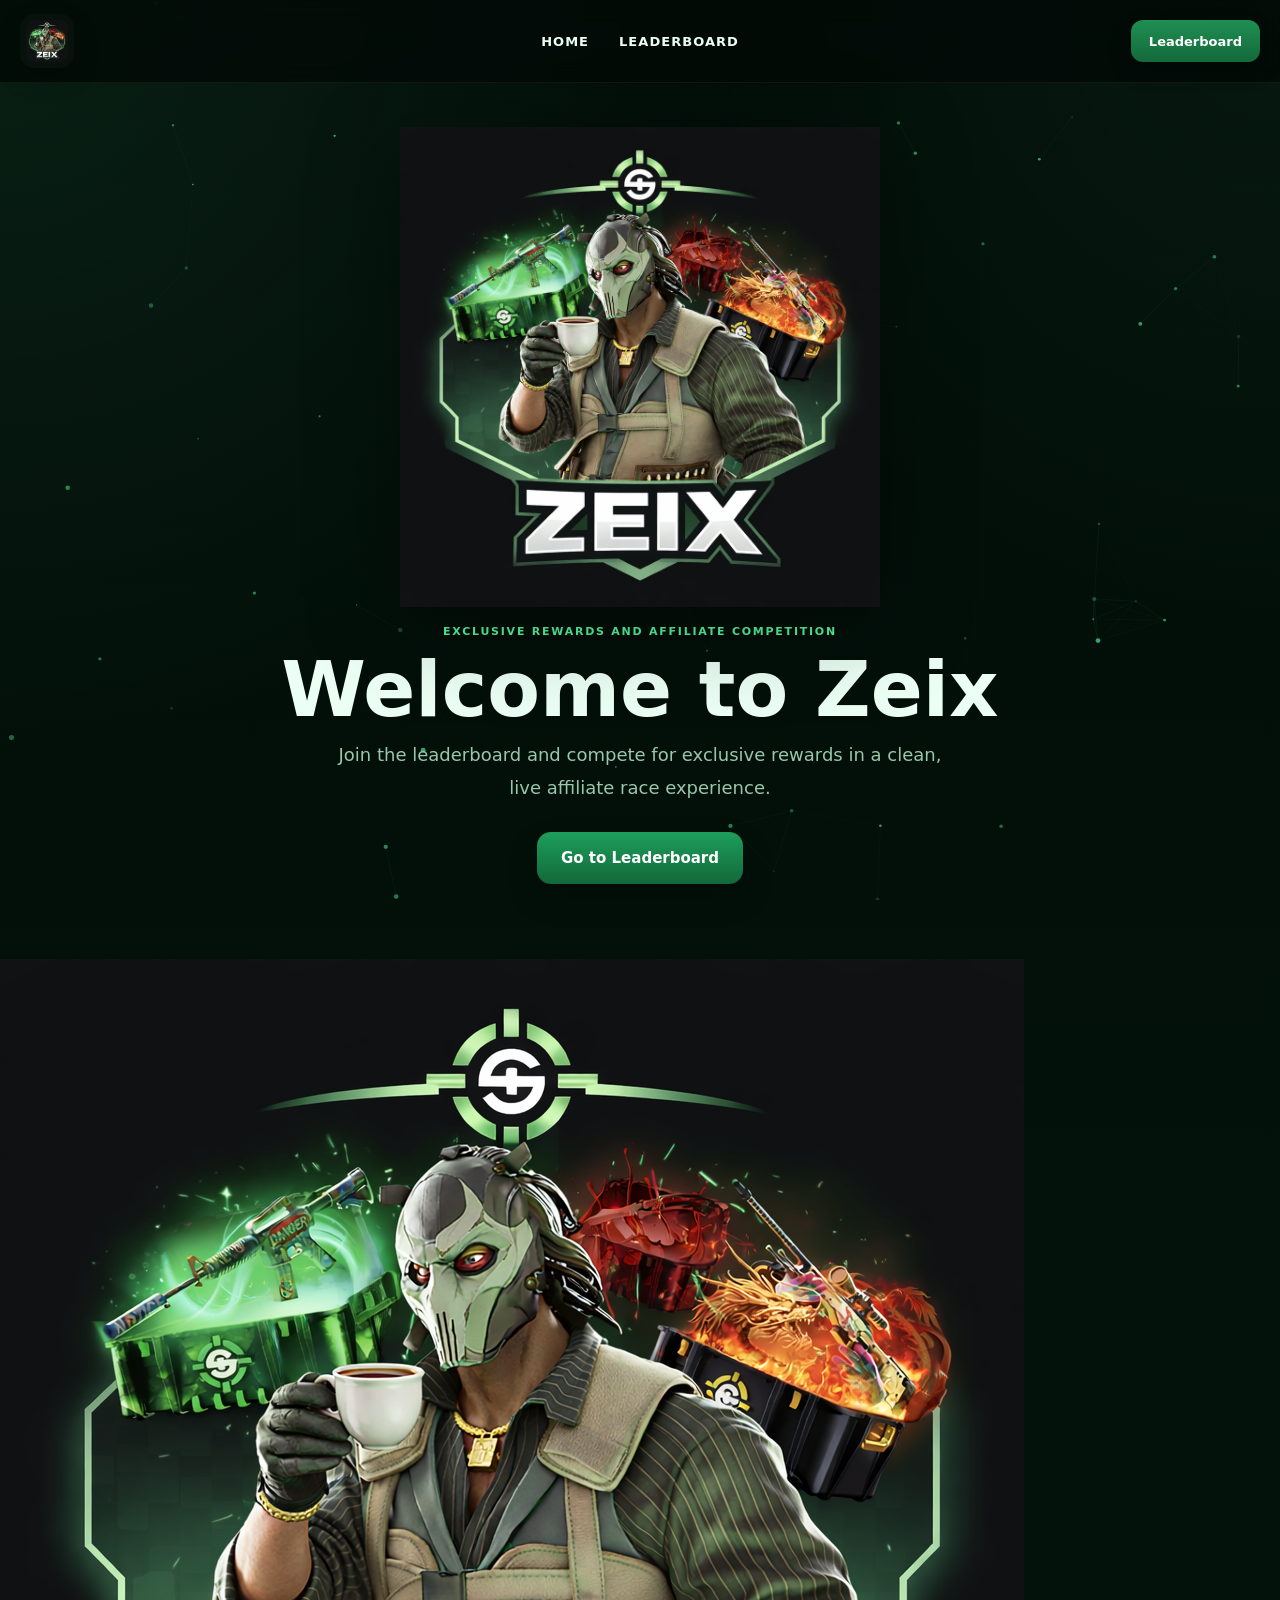
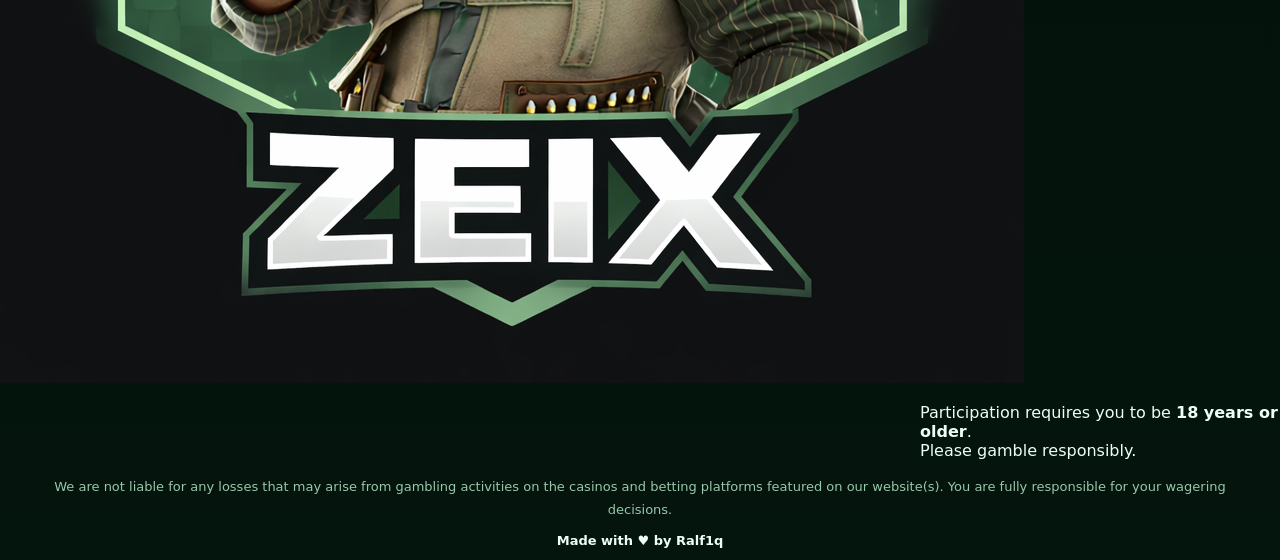
==== commit cdb8ec05: "Update index.html" ====
--- a/index.html
+++ b/index.html
@@ -46,41 +46,44 @@
     </section>
   </main>
 
-  <footer class="site-footer site-footer-large">
-    <div class="footer-inner">
-      <div class="footer-left">
-        <img src="/assets/logo.png" alt="Zeix Logo" class="footer-logo-wide" />
-
-        <div class="footer-socials">
-          <a
-            href="YOUR_DISCORD_INVITE"
-            target="_blank"
-            rel="noopener noreferrer"
-            class="footer-social"
-            aria-label="Discord"
-            title="Discord"
-          >
-            <svg viewBox="0 0 24 24" aria-hidden="true">
-              <path fill="currentColor" d="M20.317 4.369A19.791 19.791 0 0 0 15.885 3c-.191.328-.403.77-.554 1.116a18.27 18.27 0 0 0-5.138 0A12.64 12.64 0 0 0 9.639 3a19.736 19.736 0 0 0-4.433 1.369C2.4 8.596 1.64 12.72 2.02 16.787a19.9 19.9 0 0 0 5.425 2.713c.438-.601.828-1.235 1.165-1.903a12.96 12.96 0 0 1-1.833-.877c.154-.113.305-.231.451-.352c3.536 1.66 7.373 1.66 10.867 0c.148.121.299.239.451.352c-.586.339-1.2.632-1.835.878c.338.667.727 1.301 1.166 1.902a19.86 19.86 0 0 0 5.426-2.712c.446-4.716-.762-8.803-3.112-12.418ZM9.349 14.263c-1.058 0-1.925-.966-1.925-2.154c0-1.188.849-2.154 1.925-2.154c1.084 0 1.942.975 1.924 2.154c0 1.188-.849 2.154-1.924 2.154Zm5.303 0c-1.058 0-1.924-.966-1.924-2.154c0-1.188.848-2.154 1.924-2.154c1.084 0 1.943.975 1.925 2.154c0 1.188-.849 2.154-1.925 2.154Z"/>
-            </svg>
-          </a>
-        </div>
-      </div>
-
-      <div class="footer-right">
-        <p class="footer-age">
-          Participation requires you to be <strong>18 years or older</strong>. Please gamble responsibly.
-        </p>
-      </div>
+<footer class="footer">
+  <div class="footer-top">
+    
+    <!-- LEFT: socials -->
+    <div class="footer-left">
+      <a href="YOUR_DISCORD_LINK" target="_blank" class="footer-icon">
+        <!-- Discord SVG -->
+        <svg viewBox="0 0 24 24" fill="currentColor">
+          <path d="M20 4.5A19.9 19.9 0 0 0 16.3 3c-.2.4-.5 1-.7 1.4a18.3 18.3 0 0 0-7.2 0c-.2-.4-.5-1-.7-1.4A19.9 19.9 0 0 0 4 4.5C1.7 8 1.1 11.3 1.3 14.5c1.5 1.1 3 1.8 4.4 2.3.4-.5.8-1.1 1.1-1.7-.5-.2-1-.4-1.4-.7.1-.1.2-.2.3-.2 2.7 1.3 5.6 1.3 8.2 0 .1.1.2.2.3.2-.4.3-.9.5-1.4.7.3.6.7 1.2 1.1 1.7 1.4-.5 2.9-1.2 4.4-2.3.3-3.6-.5-6.8-2.3-10zM9.5 12.8c-.8 0-1.4-.7-1.4-1.5s.6-1.5 1.4-1.5 1.4.7 1.4 1.5-.6 1.5-1.4 1.5zm5 0c-.8 0-1.4-.7-1.4-1.5s.6-1.5 1.4-1.5 1.4.7 1.4 1.5-.6 1.5-1.4 1.5z"/>
+        </svg>
+      </a>
     </div>
 
-    <div class="footer-bottom">
+    <!-- CENTER: logo -->
+    <div class="footer-center">
+      <img src="/assets/logo.png" alt="Zeix Logo">
+    </div>
+
+    <!-- RIGHT: age warning -->
+    <div class="footer-right">
       <p>
-        We are not liable for any losses that may arise from gambling activities on the casinos and betting platforms featured on our website(s). You are fully responsible for your wagering decisions.
+        Participation requires you to be <strong>18 years or older</strong>.<br>
+        Please gamble responsibly.
       </p>
-      <p class="footer-credit">Made with &lt;3 by Ralf1q</p>
     </div>
-  </footer>
+
+  </div>
+
+  <!-- BOTTOM -->
+  <div class="footer-bottom">
+    <p>
+      We are not liable for any losses that may arise from gambling activities on the casinos and betting platforms featured on our website(s). You are fully responsible for your wagering decisions.
+    </p>
+    <p class="footer-credit">
+      Made with ♥ by Ralf1q
+    </p>
+  </div>
+</footer>
 
   <script src="/js/particles.js"></script>
 </body>
--- a/css/style.css
+++ b/css/style.css
@@ -40,7 +40,14 @@
 }
 
 body.center-page {
-  overflow: hidden;
+  overflow-x: hidden;
+}
+
+body.home-page,
+body.leaderboard-page {
+  min-height: 100vh;
+  display: flex;
+  flex-direction: column;
 }
 
 #particles {
@@ -55,27 +62,22 @@
 .center-page {
   min-height: 100vh;
   display: flex;
-  align-items: center;
-  justify-content: center;
-  padding: 24px;
+  flex-direction: column;
 }
 
 .page-shell {
   position: relative;
-  z-index: 1;
+  z-index: 2;
   width: min(100% - 32px, var(--max-width));
   margin: 0 auto;
-  padding: 32px 0 56px;
-  min-height: 100vh;
-  display: flex;
-  flex-direction: column;
+  padding: 26px 0 0;
 }
 
 .status-shell {
   position: relative;
-  z-index: 1;
-  width: min(100%, 860px);
-  margin: 0 auto;
+  z-index: 2;
+  width: min(100% - 32px, 860px);
+  margin: auto auto 0;
 }
 
 .glass-card {
@@ -191,6 +193,197 @@
   animation: pulseGlow 1.8s infinite ease-in-out;
 }
 
+/* ===== Shared Topbar ===== */
+
+.topbar {
+  position: sticky;
+  top: 0;
+  z-index: 30;
+  border-bottom: 1px solid rgba(255,255,255,0.05);
+  background: rgba(3, 10, 7, 0.82);
+  backdrop-filter: blur(12px);
+}
+
+.topbar-inner {
+  width: min(100% - 32px, 1240px);
+  margin: 0 auto;
+  min-height: 82px;
+  display: grid;
+  grid-template-columns: 1fr auto 1fr;
+  align-items: center;
+  gap: 18px;
+}
+
+.topbar-brand {
+  display: inline-flex;
+  align-items: center;
+  justify-self: start;
+  text-decoration: none;
+}
+
+.topbar-logo {
+  width: 54px;
+  height: 54px;
+  object-fit: contain;
+  object-position: center;
+  border-radius: 14px;
+  background: rgba(255,255,255,0.02);
+  box-shadow: 0 10px 24px rgba(0,0,0,0.24);
+  padding: 6px;
+}
+
+.topbar-nav {
+  display: flex;
+  align-items: center;
+  justify-content: center;
+  gap: 30px;
+}
+
+.topbar-nav a {
+  color: var(--text);
+  text-decoration: none;
+  font-weight: 800;
+  font-size: 13px;
+  letter-spacing: 0.08em;
+  text-transform: uppercase;
+  transition: color 0.2s ease, opacity 0.2s ease;
+}
+
+.topbar-nav a:hover {
+  color: var(--primary);
+}
+
+.topbar-action {
+  display: flex;
+  justify-content: flex-end;
+}
+
+.topbar-button {
+  display: inline-flex;
+  align-items: center;
+  justify-content: center;
+  min-height: 42px;
+  padding: 0 18px;
+  border-radius: 12px;
+  background: linear-gradient(180deg, #1f8f53, #14693b);
+  color: #fff;
+  font-weight: 800;
+  font-size: 13px;
+  text-decoration: none;
+  box-shadow: 0 10px 22px rgba(0,0,0,0.24);
+  transition: transform 0.2s ease, filter 0.2s ease;
+}
+
+.topbar-button:hover {
+  transform: translateY(-2px);
+  filter: brightness(1.05);
+}
+
+/* ===== Home Page ===== */
+
+.home-main {
+  flex: 1;
+  display: flex;
+  flex-direction: column;
+}
+
+.home-hero {
+  position: relative;
+  z-index: 2;
+  flex: 1;
+  display: grid;
+  place-items: center;
+  padding: 44px 20px 56px;
+}
+
+.home-center {
+  position: relative;
+  z-index: 2;
+  width: min(100%, 920px);
+  margin: 0 auto;
+  text-align: center;
+}
+
+.home-hero-art-wrap {
+  width: min(100%, 520px);
+  margin: 0 auto 18px;
+  display: flex;
+  justify-content: center;
+}
+
+.home-hero-art {
+  width: 100%;
+  max-width: 520px;
+  max-height: 480px;
+  object-fit: contain;
+  object-position: center;
+  display: block;
+  filter: drop-shadow(0 20px 45px rgba(0,0,0,0.35));
+}
+
+.home-eyebrow {
+  margin: 0 0 14px;
+  color: var(--primary);
+  text-transform: uppercase;
+  letter-spacing: 0.16em;
+  font-size: 11px;
+  font-weight: 800;
+}
+
+.home-title {
+  margin: 0 0 12px;
+  font-size: clamp(44px, 6vw, 78px);
+  line-height: 0.98;
+  font-weight: 900;
+}
+
+.home-description {
+  width: min(100%, 640px);
+  margin: 0 auto 28px;
+  color: var(--muted);
+  font-size: clamp(15px, 1.5vw, 18px);
+  line-height: 1.8;
+}
+
+.home-actions {
+  display: flex;
+  justify-content: center;
+  gap: 14px;
+  flex-wrap: wrap;
+}
+
+.hero-button {
+  display: inline-flex;
+  align-items: center;
+  justify-content: center;
+  min-height: 52px;
+  padding: 0 24px;
+  border-radius: 14px;
+  text-decoration: none;
+  font-weight: 900;
+  font-size: 15px;
+  transition: transform 0.2s ease, filter 0.2s ease;
+}
+
+.hero-button.primary {
+  background: linear-gradient(180deg, #1d9f5b, #12683a);
+  color: #fff;
+  box-shadow: 0 14px 28px rgba(0,0,0,0.26);
+}
+
+.hero-button.primary:hover {
+  transform: translateY(-2px);
+  filter: brightness(1.05);
+}
+
+/* ===== Leaderboard Page ===== */
+
+.leaderboard-page .page-shell {
+  min-height: auto;
+  padding-top: 26px;
+  padding-bottom: 0;
+}
+
 .hero {
   display: flex;
   justify-content: space-between;
@@ -219,11 +412,12 @@
   width: 64px;
   height: 64px;
   object-fit: contain;
-  border-radius: 18px;
+  object-position: center;
+  border-radius: 16px;
   background: rgba(255,255,255,0.02);
-  border: 1px solid var(--border);
-  box-shadow: var(--shadow);
-  padding: 10px;
+  border: 1px solid rgba(87,255,164,0.12);
+  box-shadow: 0 10px 24px rgba(0,0,0,0.25);
+  padding: 8px;
   flex: 0 0 auto;
 }
 
@@ -369,7 +563,6 @@
 .leaderboard-wrap {
   display: grid;
   gap: 28px;
-  flex: 1;
 }
 
 .section-title-row {
@@ -726,20 +919,113 @@
   border-color: rgba(255, 99, 99, 0.22);
 }
 
-.site-footer {
-  position: relative;
-  z-index: 1;
-  margin-top: 36px;
-  padding: 20px 10px 8px;
+/* ===== Footer ===== */
+
+.site-footer-large {
+  position: relative;
+  z-index: 2;
+  margin-top: 48px;
+  padding: 38px 20px 26px;
+  background: linear-gradient(180deg, rgba(2,7,5,0.12), rgba(2,7,5,0.92));
+  border-top: 1px solid rgba(255,255,255,0.06);
+}
+
+.footer-inner {
+  width: min(100%, 1200px);
+  margin: 0 auto 20px;
+
+  display: flex;
+  flex-direction: column; /* stack everything */
+  align-items: center;    /* center horizontally */
+  justify-content: center;
+  gap: 20px;
   text-align: center;
-  color: var(--muted);
+}
+
+.footer-left {
+  display: flex;
+  flex-direction: column;
+  align-items: center;
+  gap: 14px;
+}
+
+.footer-logo-wide {
+  width: 140px;
+  max-width: 34vw;
+  height: auto;
+  max-height: 86px;
+  object-fit: contain;
+  display: block;
+  margin: 0 auto; /* ensure centered */
+}
+
+.footer-socials {
+  display: flex;
+  align-items: center;
+  gap: 12px;
+}
+
+.footer-social {
+  width: 44px;
+  height: 44px;
+  border-radius: 12px;
+  display: inline-flex;
+  align-items: center;
+  justify-content: center;
+  background: rgba(255,255,255,0.04);
+  border: 1px solid rgba(255,255,255,0.08);
+  color: var(--text);
+  text-decoration: none;
+  transition: transform 0.2s ease, color 0.2s ease, border-color 0.2s ease;
+}
+
+.footer-social:hover {
+  transform: translateY(-2px);
+  color: var(--primary);
+  border-color: rgba(87,255,164,0.24);
+}
+
+.footer-social svg {
+  width: 21px;
+  height: 21px;
+}
+
+.footer-right {
+  max-width: 360px;
+  margin-left: auto;
+}
+
+.footer-age {
+  margin: 0;
+  color: #f0f4f1;
+  text-align: right;
+  font-size: 16px;
+  line-height: 1.55;
+}
+
+.footer-age strong {
+  color: #ff5c5c;
+}
+
+.footer-bottom {
+  width: min(100%, 1200px);
+  margin: 0 auto;
+  text-align: center;
+  color: var(--muted);
+}
+
+.footer-bottom p {
+  margin: 8px 0;
+  line-height: 1.75;
   font-size: 13px;
-  line-height: 1.7;
-}
-
-.site-footer p {
-  margin: 4px 0;
-}
+}
+
+.footer-credit {
+  color: var(--text);
+  font-weight: 800;
+}
+
+/* ===== Animations ===== */
 
 @keyframes spinRing {
   to {
@@ -776,6 +1062,8 @@
   }
 }
 
+/* ===== Responsive ===== */
+
 @media (max-width: 900px) {
   .podium {
     grid-template-columns: 1fr;
@@ -786,12 +1074,76 @@
   .podium-card.rank-3 {
     min-height: auto;
   }
-}
-
-@media (max-width: 680px) {
-  .page-shell {
-    width: min(100% - 18px, var(--max-width));
-    padding-top: 18px;
+
+  .footer-inner {
+    flex-direction: column;
+    align-items: center;
+    text-align: center;
+  }
+
+  .footer-left {
+    justify-content: center;
+  }
+
+  .footer-right {
+    margin-left: 0;
+    max-width: 100%;
+  }
+
+  .footer-age {
+    text-align: center;
+  }
+}
+
+@media (max-width: 760px) {
+  .topbar-inner {
+    width: min(100% - 20px, 1240px);
+    grid-template-columns: auto 1fr auto;
+    min-height: 74px;
+  }
+
+  .topbar-nav {
+    gap: 16px;
+    justify-content: center;
+  }
+
+  .topbar-nav a {
+    font-size: 11px;
+  }
+
+  .topbar-button {
+    min-height: 38px;
+    padding: 0 14px;
+    font-size: 12px;
+  }
+
+  .home-hero {
+    padding: 32px 16px 42px;
+  }
+
+  .home-hero-art-wrap {
+    width: min(100%, 360px);
+  }
+
+  .home-hero-art {
+    max-height: 340px;
+  }
+
+  .home-title {
+    font-size: clamp(36px, 11vw, 56px);
+  }
+
+  .home-description {
+    font-size: 14px;
+  }
+
+  .footer-logo-wide {
+    width: min(58vw, 180px);
+    max-height: 72px;
+  }
+
+  .footer-bottom p {
+    font-size: 12px;
   }
 
   .hero-right {
@@ -841,666 +1193,3 @@
     gap: 10px;
   }
 }
-
-/* ===== Home Page ===== */
-
-.home-page {
-  min-height: 100vh;
-  display: flex;
-  flex-direction: column;
-}
-
-.topbar {
-  position: relative;
-  z-index: 5;
-  border-bottom: 1px solid rgba(255,255,255,0.05);
-  background: rgba(3, 10, 7, 0.88);
-  backdrop-filter: blur(10px);
-}
-
-.topbar-inner {
-  width: min(100% - 40px, 1280px);
-  margin: 0 auto;
-  min-height: 86px;
-  display: flex;
-  align-items: center;
-  justify-content: space-between;
-  gap: 20px;
-}
-
-.topbar-brand {
-  display: inline-flex;
-  align-items: center;
-}
-
-.topbar-logo {
-  width: 58px;
-  height: 58px;
-  object-fit: contain;
-  border-radius: 16px;
-  box-shadow: 0 10px 24px rgba(0,0,0,0.28);
-}
-
-.topbar-nav {
-  display: flex;
-  align-items: center;
-  gap: 34px;
-}
-
-.topbar-nav a {
-  color: var(--text);
-  text-decoration: none;
-  font-weight: 800;
-  font-size: 15px;
-  letter-spacing: 0.04em;
-  text-transform: uppercase;
-  transition: color 0.2s ease, opacity 0.2s ease;
-}
-
-.topbar-nav a:hover {
-  color: var(--primary);
-}
-
-.topbar-button {
-  display: inline-flex;
-  align-items: center;
-  justify-content: center;
-  min-height: 48px;
-  padding: 0 22px;
-  border-radius: 14px;
-  background: linear-gradient(180deg, #1f8f53, #14693b);
-  color: #fff;
-  font-weight: 800;
-  text-decoration: none;
-  box-shadow: 0 10px 22px rgba(0,0,0,0.24);
-  transition: transform 0.2s ease, filter 0.2s ease;
-}
-
-.topbar-button:hover {
-  transform: translateY(-2px);
-  filter: brightness(1.05);
-}
-
-.home-hero {
-  position: relative;
-  z-index: 1;
-  min-height: calc(100vh - 86px);
-  display: grid;
-  place-items: center;
-  padding: 60px 20px 90px;
-  overflow: hidden;
-}
-
-.home-center {
-  position: relative;
-  z-index: 2;
-  width: min(100%, 900px);
-  margin: 0 auto;
-  text-align: center;
-}
-
-.home-hero-logo {
-  width: clamp(130px, 16vw, 220px);
-  height: clamp(130px, 16vw, 220px);
-  object-fit: contain;
-  margin-bottom: 22px;
-  filter: drop-shadow(0 16px 40px rgba(0,0,0,0.35));
-}
-
-.home-eyebrow {
-  margin: 0 0 14px;
-  color: var(--primary);
-  text-transform: uppercase;
-  letter-spacing: 0.16em;
-  font-size: 13px;
-  font-weight: 800;
-}
-
-.home-title {
-  margin: 0 0 16px;
-  font-size: clamp(46px, 8vw, 88px);
-  line-height: 0.95;
-  font-weight: 900;
-}
-
-.home-description {
-  width: min(100%, 720px);
-  margin: 0 auto 30px;
-  color: var(--muted);
-  font-size: clamp(17px, 2vw, 21px);
-  line-height: 1.7;
-}
-
-.home-actions {
-  display: flex;
-  justify-content: center;
-  gap: 14px;
-  flex-wrap: wrap;
-}
-
-.hero-button {
-  display: inline-flex;
-  align-items: center;
-  justify-content: center;
-  min-height: 56px;
-  padding: 0 28px;
-  border-radius: 16px;
-  text-decoration: none;
-  font-weight: 900;
-  font-size: 17px;
-  transition: transform 0.2s ease, filter 0.2s ease;
-}
-
-.hero-button.primary {
-  background: linear-gradient(180deg, #1d9f5b, #12683a);
-  color: #fff;
-  box-shadow: 0 14px 28px rgba(0,0,0,0.26);
-}
-
-.hero-button.primary:hover {
-  transform: translateY(-2px);
-  filter: brightness(1.05);
-}
-
-.home-floating {
-  position: absolute;
-  z-index: 1;
-  font-size: clamp(28px, 4vw, 56px);
-  opacity: 0.9;
-  filter: drop-shadow(0 10px 20px rgba(0,0,0,0.3));
-  animation: floatSlow 6s ease-in-out infinite;
-  user-select: none;
-  pointer-events: none;
-}
-
-.home-floating-1 { top: 18%; left: 12%; animation-delay: 0s; }
-.home-floating-2 { top: 28%; right: 13%; animation-delay: 1s; }
-.home-floating-3 { bottom: 24%; left: 18%; animation-delay: 2s; }
-.home-floating-4 { bottom: 18%; right: 18%; animation-delay: 1.4s; }
-.home-floating-5 { top: 50%; left: 50%; transform: translate(-50%, -50%); animation-delay: 0.8s; }
-
-@keyframes floatSlow {
-  0%, 100% { transform: translateY(0px); }
-  50% { transform: translateY(-14px); }
-}
-
-/* ===== Footer ===== */
-
-.site-footer-large {
-  position: relative;
-  z-index: 2;
-  margin-top: auto;
-  padding: 44px 20px 28px;
-  background: linear-gradient(180deg, rgba(2,7,5,0.2), rgba(2,7,5,0.92));
-  border-top: 1px solid rgba(255,255,255,0.06);
-}
-
-.footer-inner {
-  width: min(100%, 1200px);
-  margin: 0 auto 26px;
-  display: flex;
-  align-items: center;
-  justify-content: space-between;
-  gap: 24px;
-  flex-wrap: wrap;
-}
-
-.footer-left {
-  display: flex;
-  align-items: center;
-  gap: 24px;
-  flex-wrap: wrap;
-}
-
-.footer-logo {
-  width: 96px;
-  height: 96px;
-  object-fit: contain;
-  filter: drop-shadow(0 12px 24px rgba(0,0,0,0.32));
-}
-
-.footer-socials {
-  display: flex;
-  align-items: center;
-  gap: 14px;
-}
-
-.footer-social {
-  width: 46px;
-  height: 46px;
-  border-radius: 14px;
-  display: inline-flex;
-  align-items: center;
-  justify-content: center;
-  background: rgba(255,255,255,0.04);
-  border: 1px solid rgba(255,255,255,0.08);
-  color: var(--text);
-  text-decoration: none;
-  transition: transform 0.2s ease, color 0.2s ease, border-color 0.2s ease;
-}
-
-.footer-social:hover {
-  transform: translateY(-2px);
-  color: var(--primary);
-  border-color: rgba(87,255,164,0.24);
-}
-
-.footer-social svg {
-  width: 22px;
-  height: 22px;
-}
-
-.footer-right {
-  max-width: 340px;
-  margin-left: auto;
-}
-
-.footer-age {
-  margin: 0;
-  color: #f0f4f1;
-  text-align: right;
-  font-size: 18px;
-  line-height: 1.5;
-}
-
-.footer-age strong {
-  color: #ff5c5c;
-}
-
-.footer-bottom {
-  width: min(100%, 1200px);
-  margin: 0 auto;
-  text-align: center;
-  color: var(--muted);
-}
-
-.footer-bottom p {
-  margin: 10px 0;
-  line-height: 1.8;
-}
-
-.footer-credit {
-  color: var(--text);
-  font-weight: 800;
-}
-
-@media (max-width: 900px) {
-  .footer-inner {
-    flex-direction: column;
-    align-items: center;
-    text-align: center;
-  }
-
-  .footer-left {
-    justify-content: center;
-  }
-
-  .footer-right {
-    margin-left: 0;
-    max-width: 100%;
-  }
-
-  .footer-age {
-    text-align: center;
-  }
-}
-
-@media (max-width: 760px) {
-  .topbar-inner {
-    width: min(100% - 20px, 1280px);
-    min-height: 78px;
-  }
-
-  .topbar-nav {
-    display: none;
-  }
-
-  .home-title {
-    font-size: clamp(40px, 11vw, 62px);
-  }
-
-  .footer-logo {
-    width: 82px;
-    height: 82px;
-  }
-}
-
-/* ===== Better logo sizing ===== */
-
-.brand-logo {
-  width: 64px;
-  height: 64px;
-  object-fit: contain;
-  object-position: center;
-  border-radius: 16px;
-  background: rgba(255,255,255,0.02);
-  border: 1px solid rgba(87,255,164,0.12);
-  box-shadow: 0 10px 24px rgba(0,0,0,0.25);
-  padding: 8px;
-  flex: 0 0 auto;
-}
-
-.topbar-logo {
-  width: 58px;
-  height: 58px;
-  object-fit: contain;
-  object-position: center;
-  border-radius: 14px;
-  background: rgba(255,255,255,0.02);
-  box-shadow: 0 10px 24px rgba(0,0,0,0.24);
-  padding: 6px;
-}
-
-/* ===== Home Page ===== */
-
-.home-page {
-  min-height: 100vh;
-  display: flex;
-  flex-direction: column;
-}
-
-.topbar {
-  position: relative;
-  z-index: 5;
-  border-bottom: 1px solid rgba(255,255,255,0.05);
-  background: rgba(3, 10, 7, 0.88);
-  backdrop-filter: blur(10px);
-}
-
-.topbar-inner {
-  width: min(100% - 40px, 1280px);
-  margin: 0 auto;
-  min-height: 86px;
-  display: flex;
-  align-items: center;
-  justify-content: space-between;
-  gap: 20px;
-}
-
-.topbar-brand {
-  display: inline-flex;
-  align-items: center;
-}
-
-.topbar-nav {
-  display: flex;
-  align-items: center;
-  gap: 34px;
-}
-
-.topbar-nav a {
-  color: var(--text);
-  text-decoration: none;
-  font-weight: 800;
-  font-size: 15px;
-  letter-spacing: 0.04em;
-  text-transform: uppercase;
-  transition: color 0.2s ease;
-}
-
-.topbar-nav a:hover {
-  color: var(--primary);
-}
-
-.topbar-button {
-  display: inline-flex;
-  align-items: center;
-  justify-content: center;
-  min-height: 48px;
-  padding: 0 22px;
-  border-radius: 14px;
-  background: linear-gradient(180deg, #1f8f53, #14693b);
-  color: #fff;
-  font-weight: 800;
-  text-decoration: none;
-  box-shadow: 0 10px 22px rgba(0,0,0,0.24);
-  transition: transform 0.2s ease, filter 0.2s ease;
-}
-
-.topbar-button:hover {
-  transform: translateY(-2px);
-  filter: brightness(1.05);
-}
-
-.home-hero {
-  position: relative;
-  z-index: 1;
-  min-height: calc(100vh - 86px);
-  display: grid;
-  place-items: center;
-  padding: 56px 20px 80px;
-}
-
-.home-center {
-  position: relative;
-  z-index: 2;
-  width: min(100%, 1000px);
-  margin: 0 auto;
-  text-align: center;
-}
-
-.home-hero-art-wrap {
-  width: min(100%, 760px);
-  margin: 0 auto 18px;
-  display: flex;
-  justify-content: center;
-}
-
-.home-hero-art {
-  width: 100%;
-  max-width: 760px;
-  max-height: 420px;
-  object-fit: contain;
-  object-position: center;
-  display: block;
-  filter: drop-shadow(0 20px 45px rgba(0,0,0,0.35));
-}
-
-.home-eyebrow {
-  margin: 0 0 14px;
-  color: var(--primary);
-  text-transform: uppercase;
-  letter-spacing: 0.16em;
-  font-size: 13px;
-  font-weight: 800;
-}
-
-.home-title {
-  margin: 0 0 16px;
-  font-size: clamp(42px, 6vw, 78px);
-  line-height: 0.98;
-  font-weight: 900;
-}
-
-.home-description {
-  width: min(100%, 720px);
-  margin: 0 auto 30px;
-  color: var(--muted);
-  font-size: clamp(17px, 2vw, 21px);
-  line-height: 1.7;
-}
-
-.home-actions {
-  display: flex;
-  justify-content: center;
-  gap: 14px;
-  flex-wrap: wrap;
-}
-
-.hero-button {
-  display: inline-flex;
-  align-items: center;
-  justify-content: center;
-  min-height: 56px;
-  padding: 0 28px;
-  border-radius: 16px;
-  text-decoration: none;
-  font-weight: 900;
-  font-size: 17px;
-  transition: transform 0.2s ease, filter 0.2s ease;
-}
-
-.hero-button.primary {
-  background: linear-gradient(180deg, #1d9f5b, #12683a);
-  color: #fff;
-  box-shadow: 0 14px 28px rgba(0,0,0,0.26);
-}
-
-.hero-button.primary:hover {
-  transform: translateY(-2px);
-  filter: brightness(1.05);
-}
-
-/* ===== Footer ===== */
-
-.site-footer-large {
-  position: relative;
-  z-index: 2;
-  margin-top: 40px;
-  padding: 44px 20px 28px;
-  background: linear-gradient(180deg, rgba(2,7,5,0.2), rgba(2,7,5,0.92));
-  border-top: 1px solid rgba(255,255,255,0.06);
-}
-
-.footer-inner {
-  width: min(100%, 1200px);
-  margin: 0 auto 24px;
-  display: flex;
-  align-items: center;
-  justify-content: space-between;
-  gap: 28px;
-  flex-wrap: wrap;
-}
-
-.footer-left {
-  display: flex;
-  align-items: center;
-  gap: 24px;
-  flex-wrap: wrap;
-}
-
-.footer-logo-wide {
-  width: 180px;
-  max-width: 42vw;
-  height: auto;
-  max-height: 120px;
-  object-fit: contain;
-  object-position: left center;
-  display: block;
-  filter: drop-shadow(0 12px 24px rgba(0,0,0,0.32));
-}
-
-.footer-socials {
-  display: flex;
-  align-items: center;
-  gap: 14px;
-}
-
-.footer-social {
-  width: 46px;
-  height: 46px;
-  border-radius: 14px;
-  display: inline-flex;
-  align-items: center;
-  justify-content: center;
-  background: rgba(255,255,255,0.04);
-  border: 1px solid rgba(255,255,255,0.08);
-  color: var(--text);
-  text-decoration: none;
-  transition: transform 0.2s ease, color 0.2s ease, border-color 0.2s ease;
-}
-
-.footer-social:hover {
-  transform: translateY(-2px);
-  color: var(--primary);
-  border-color: rgba(87,255,164,0.24);
-}
-
-.footer-social svg {
-  width: 22px;
-  height: 22px;
-}
-
-.footer-right {
-  max-width: 360px;
-  margin-left: auto;
-}
-
-.footer-age {
-  margin: 0;
-  color: #f0f4f1;
-  text-align: right;
-  font-size: 18px;
-  line-height: 1.55;
-}
-
-.footer-age strong {
-  color: #ff5c5c;
-}
-
-.footer-bottom {
-  width: min(100%, 1200px);
-  margin: 0 auto;
-  text-align: center;
-  color: var(--muted);
-}
-
-.footer-bottom p {
-  margin: 10px 0;
-  line-height: 1.8;
-}
-
-.footer-credit {
-  color: var(--text);
-  font-weight: 800;
-}
-
-@media (max-width: 900px) {
-  .footer-inner {
-    flex-direction: column;
-    align-items: center;
-    text-align: center;
-  }
-
-  .footer-left {
-    justify-content: center;
-  }
-
-  .footer-right {
-    margin-left: 0;
-    max-width: 100%;
-  }
-
-  .footer-age {
-    text-align: center;
-  }
-
-  .footer-logo-wide {
-    max-width: 240px;
-    width: min(62vw, 240px);
-  }
-}
-
-@media (max-width: 760px) {
-  .topbar-inner {
-    width: min(100% - 20px, 1280px);
-    min-height: 78px;
-  }
-
-  .topbar-nav {
-    display: none;
-  }
-
-  .home-title {
-    font-size: clamp(38px, 11vw, 58px);
-  }
-
-  .home-hero-art {
-    max-height: 300px;
-  }
-
-  .footer-logo-wide {
-    width: min(70vw, 220px);
-    max-height: 100px;
-  }
-}
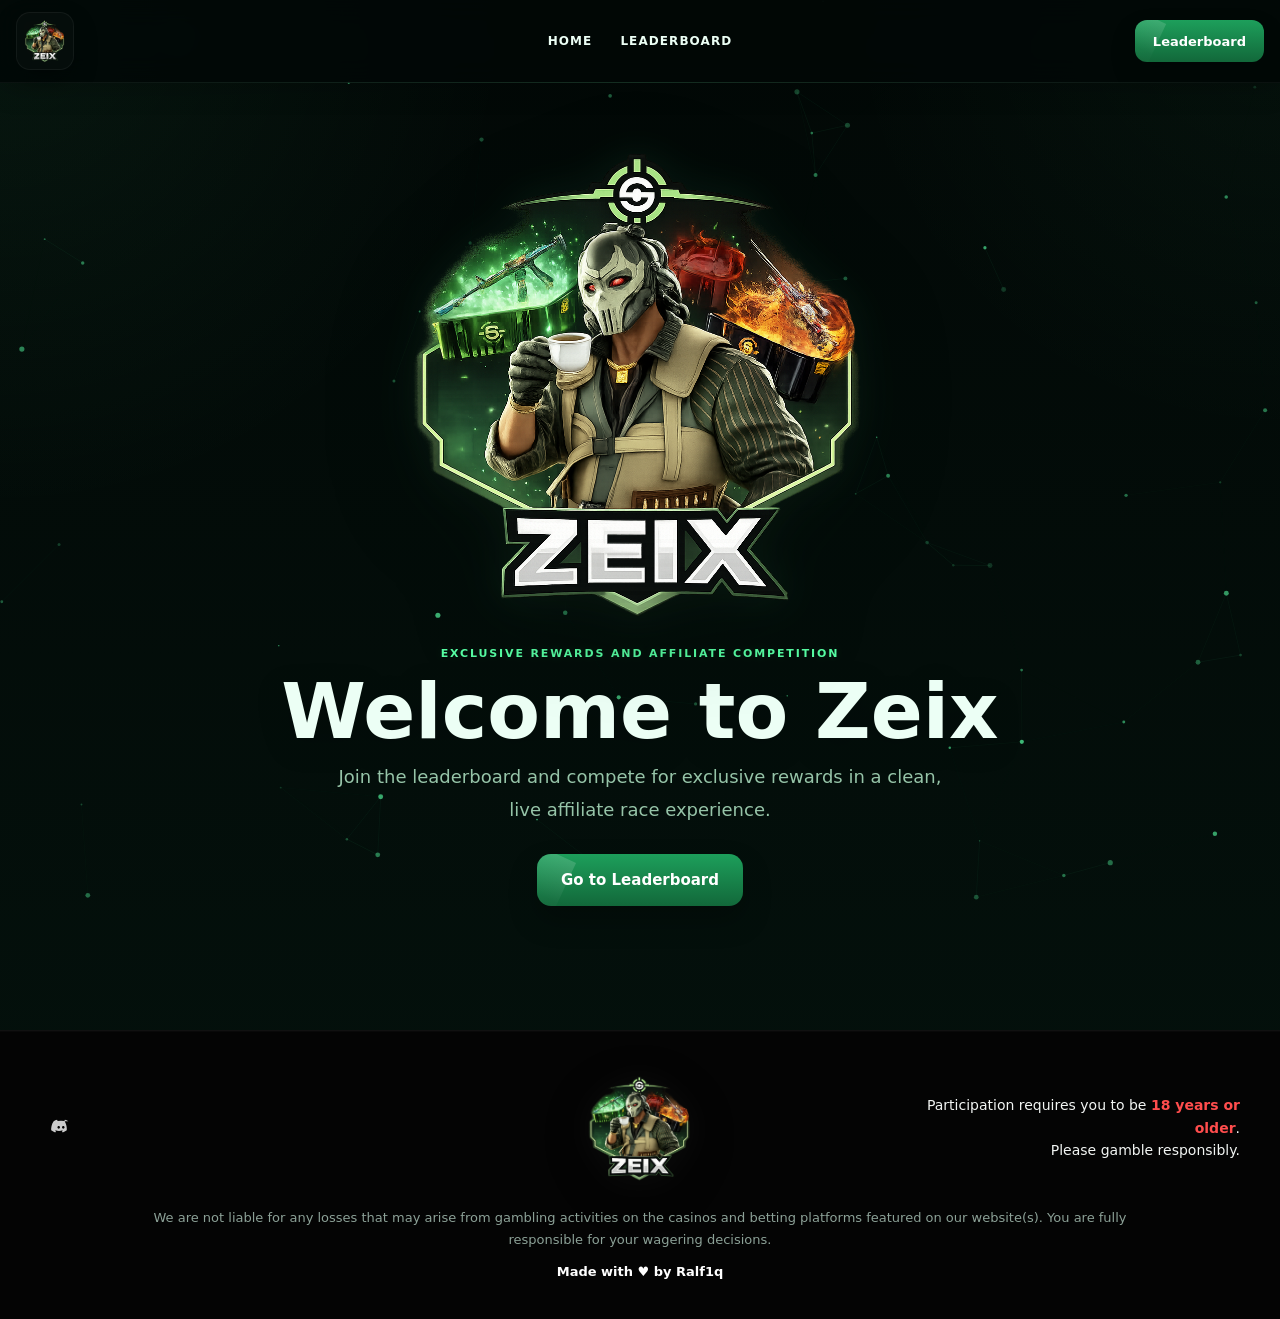
==== commit 78df0e09: "Update index.html" ====
--- a/index.html
+++ b/index.html
@@ -51,7 +51,7 @@
     
     <!-- LEFT: socials -->
     <div class="footer-left">
-      <a href="YOUR_DISCORD_LINK" target="_blank" class="footer-icon">
+      <a href="https://discord.gg/P6sgAthDeD" target="_blank" class="footer-icon">
         <!-- Discord SVG -->
         <svg viewBox="0 0 24 24" fill="currentColor">
           <path d="M20 4.5A19.9 19.9 0 0 0 16.3 3c-.2.4-.5 1-.7 1.4a18.3 18.3 0 0 0-7.2 0c-.2-.4-.5-1-.7-1.4A19.9 19.9 0 0 0 4 4.5C1.7 8 1.1 11.3 1.3 14.5c1.5 1.1 3 1.8 4.4 2.3.4-.5.8-1.1 1.1-1.7-.5-.2-1-.4-1.4-.7.1-.1.2-.2.3-.2 2.7 1.3 5.6 1.3 8.2 0 .1.1.2.2.3.2-.4.3-.9.5-1.4.7.3.6.7 1.2 1.1 1.7 1.4-.5 2.9-1.2 4.4-2.3.3-3.6-.5-6.8-2.3-10zM9.5 12.8c-.8 0-1.4-.7-1.4-1.5s.6-1.5 1.4-1.5 1.4.7 1.4 1.5-.6 1.5-1.4 1.5zm5 0c-.8 0-1.4-.7-1.4-1.5s.6-1.5 1.4-1.5 1.4.7 1.4 1.5-.6 1.5-1.4 1.5z"/>
--- a/css/style.css
+++ b/css/style.css
@@ -1,21 +1,28 @@
 :root {
-  --bg: #06110b;
-  --panel: rgba(10, 28, 18, 0.78);
-  --panel-2: rgba(18, 40, 28, 0.9);
-  --border: rgba(87, 255, 164, 0.16);
+  --bg: #040908;
+  --bg-2: #07140f;
+  --panel: rgba(10, 24, 18, 0.82);
+  --panel-2: rgba(14, 32, 22, 0.92);
+  --border: rgba(87, 255, 164, 0.14);
+  --border-strong: rgba(87, 255, 164, 0.24);
   --primary: #57ffa4;
-  --primary-soft: rgba(87, 255, 164, 0.12);
-  --text: #ebfff4;
-  --muted: #98c7ab;
+  --primary-2: #1d9f5b;
+  --primary-3: #12683a;
+  --text: #ecfff5;
+  --muted: #96c4a8;
   --gold: #ffcf5a;
-  --silver: #cdd5df;
-  --bronze: #d7925b;
+  --silver: #cfd6df;
+  --bronze: #d89258;
   --danger: #ff9f9f;
-  --shadow: 0 14px 36px rgba(0, 0, 0, 0.34);
+  --footer-bg: #030404;
+  --shadow: 0 18px 40px rgba(0, 0, 0, 0.34);
+  --shadow-soft: 0 10px 24px rgba(0, 0, 0, 0.22);
   --radius: 24px;
+  --radius-lg: 30px;
   --radius-sm: 16px;
+  --max-width: 1220px;
+  --topbar-width: 1280px;
   --font: Inter, ui-sans-serif, system-ui, -apple-system, BlinkMacSystemFont, "Segoe UI", sans-serif;
-  --max-width: 1220px;
 }
 
 * {
@@ -29,9 +36,9 @@
   font-family: var(--font);
   color: var(--text);
   background:
-    radial-gradient(circle at top left, rgba(87,255,164,0.08), transparent 30%),
-    radial-gradient(circle at top right, rgba(87,255,164,0.05), transparent 25%),
-    linear-gradient(180deg, #020d08 0%, #04150d 100%);
+    radial-gradient(circle at top left, rgba(87,255,164,0.06), transparent 28%),
+    radial-gradient(circle at top right, rgba(87,255,164,0.04), transparent 24%),
+    linear-gradient(180deg, #020806 0%, #04120d 100%);
 }
 
 body {
@@ -39,15 +46,21 @@
   overflow-x: hidden;
 }
 
+body.home-page,
+body.leaderboard-page,
 body.center-page {
-  overflow-x: hidden;
-}
-
-body.home-page,
-body.leaderboard-page {
   min-height: 100vh;
   display: flex;
   flex-direction: column;
+}
+
+img {
+  max-width: 100%;
+}
+
+a,
+button {
+  -webkit-tap-highlight-color: transparent;
 }
 
 #particles {
@@ -59,25 +72,34 @@
   pointer-events: none;
 }
 
-.center-page {
-  min-height: 100vh;
-  display: flex;
-  flex-direction: column;
+/* ===== CORE CONTAINERS ===== */
+
+.topbar,
+.home-main,
+.page-shell,
+.status-shell,
+.footer,
+.site-footer,
+.site-footer-large {
+  position: relative;
+  z-index: 2;
 }
 
 .page-shell {
-  position: relative;
-  z-index: 2;
   width: min(100% - 32px, var(--max-width));
   margin: 0 auto;
   padding: 26px 0 0;
 }
 
 .status-shell {
-  position: relative;
-  z-index: 2;
   width: min(100% - 32px, 860px);
   margin: auto auto 0;
+}
+
+.home-main {
+  flex: 1;
+  display: flex;
+  flex-direction: column;
 }
 
 .glass-card {
@@ -85,6 +107,260 @@
   -webkit-backdrop-filter: blur(14px);
 }
 
+/* ===== TOPBAR ===== */
+
+.topbar {
+  position: sticky;
+  top: 0;
+  z-index: 40;
+  background: rgba(2, 8, 6, 0.84);
+  backdrop-filter: blur(14px);
+  border-bottom: 1px solid rgba(255,255,255,0.04);
+  box-shadow: 0 8px 24px rgba(0,0,0,0.16);
+}
+
+.topbar::after {
+  content: "";
+  position: absolute;
+  left: 0;
+  right: 0;
+  bottom: -1px;
+  height: 1px;
+  background: linear-gradient(90deg, transparent, rgba(87,255,164,0.12), transparent);
+  pointer-events: none;
+}
+
+.topbar-inner {
+  width: min(100% - 32px, var(--topbar-width));
+  min-height: 82px;
+  margin: 0 auto;
+  display: grid;
+  grid-template-columns: 1fr auto 1fr;
+  align-items: center;
+  gap: 18px;
+}
+
+.topbar-brand {
+  display: inline-flex;
+  align-items: center;
+  justify-self: start;
+  text-decoration: none;
+}
+
+.topbar-logo {
+  width: 58px;
+  height: 58px;
+  object-fit: contain;
+  object-position: center;
+  border-radius: 14px;
+  background: rgba(255,255,255,0.02);
+  border: 1px solid rgba(255,255,255,0.05);
+  box-shadow: 0 10px 24px rgba(0,0,0,0.24);
+  padding: 6px;
+  transition: transform 0.22s ease, box-shadow 0.22s ease, border-color 0.22s ease;
+}
+
+.topbar-brand:hover .topbar-logo {
+  transform: translateY(-2px);
+  border-color: rgba(87,255,164,0.18);
+  box-shadow: 0 14px 28px rgba(0,0,0,0.28);
+}
+
+.topbar-nav {
+  display: flex;
+  align-items: center;
+  justify-content: center;
+  gap: 28px;
+}
+
+.topbar-nav a {
+  position: relative;
+  color: var(--text);
+  text-decoration: none;
+  font-weight: 800;
+  font-size: 12px;
+  letter-spacing: 0.09em;
+  text-transform: uppercase;
+  transition: color 0.2s ease, opacity 0.2s ease;
+}
+
+.topbar-nav a::after {
+  content: "";
+  position: absolute;
+  left: 50%;
+  bottom: -8px;
+  width: 0;
+  height: 2px;
+  border-radius: 999px;
+  background: linear-gradient(90deg, var(--primary), rgba(87,255,164,0.45));
+  transform: translateX(-50%);
+  transition: width 0.22s ease;
+}
+
+.topbar-nav a:hover {
+  color: var(--primary);
+}
+
+.topbar-nav a:hover::after {
+  width: 100%;
+}
+
+.topbar-action {
+  display: flex;
+  justify-content: flex-end;
+}
+
+.topbar-button {
+  position: relative;
+  overflow: hidden;
+  display: inline-flex;
+  align-items: center;
+  justify-content: center;
+  min-height: 42px;
+  padding: 0 18px;
+  border-radius: 12px;
+  background: linear-gradient(180deg, var(--primary-2), var(--primary-3));
+  color: #fff;
+  text-decoration: none;
+  font-weight: 800;
+  font-size: 13px;
+  box-shadow: 0 12px 24px rgba(0,0,0,0.22);
+  transition: transform 0.2s ease, filter 0.2s ease, box-shadow 0.2s ease;
+}
+
+.topbar-button::before {
+  content: "";
+  position: absolute;
+  top: -30%;
+  left: -35%;
+  width: 50%;
+  height: 160%;
+  background: linear-gradient(180deg, rgba(255,255,255,0.34), rgba(255,255,255,0.04), transparent);
+  transform: rotate(25deg);
+  opacity: 0.42;
+  pointer-events: none;
+}
+
+.topbar-button:hover {
+  transform: translateY(-2px);
+  filter: brightness(1.06);
+  box-shadow: 0 14px 30px rgba(0,0,0,0.28);
+}
+
+/* ===== HOME ===== */
+
+.home-hero {
+  flex: 1;
+  display: grid;
+  place-items: center;
+  padding: 56px 20px 64px;
+}
+
+.home-center {
+  width: min(100%, 920px);
+  margin: 0 auto;
+  text-align: center;
+}
+
+.home-hero-art-wrap {
+  width: min(100%, 540px);
+  margin: 0 auto 18px;
+  display: flex;
+  justify-content: center;
+}
+
+.home-hero-art {
+  width: 100%;
+  max-width: 540px;
+  max-height: 490px;
+  object-fit: contain;
+  object-position: center;
+  display: block;
+  filter:
+    drop-shadow(0 22px 44px rgba(0,0,0,0.34))
+    drop-shadow(0 0 18px rgba(87,255,164,0.08));
+  animation: heroArtFloat 5.8s ease-in-out infinite;
+}
+
+.home-eyebrow {
+  margin: 0 0 14px;
+  color: var(--primary);
+  text-transform: uppercase;
+  letter-spacing: 0.17em;
+  font-size: 11px;
+  font-weight: 900;
+  text-shadow: 0 0 12px rgba(87,255,164,0.14);
+}
+
+.home-title {
+  margin: 0 0 12px;
+  font-size: clamp(42px, 6vw, 78px);
+  line-height: 0.98;
+  font-weight: 900;
+  text-shadow: 0 8px 30px rgba(0,0,0,0.22);
+}
+
+.home-description {
+  width: min(100%, 640px);
+  margin: 0 auto 28px;
+  color: var(--muted);
+  font-size: clamp(15px, 1.5vw, 18px);
+  line-height: 1.8;
+}
+
+.home-actions {
+  display: flex;
+  justify-content: center;
+  gap: 14px;
+  flex-wrap: wrap;
+}
+
+.hero-button {
+  position: relative;
+  overflow: hidden;
+  display: inline-flex;
+  align-items: center;
+  justify-content: center;
+  min-height: 52px;
+  padding: 0 24px;
+  border-radius: 14px;
+  text-decoration: none;
+  font-weight: 900;
+  font-size: 15px;
+  transition: transform 0.2s ease, filter 0.2s ease, box-shadow 0.2s ease;
+}
+
+.hero-button.primary {
+  background: linear-gradient(180deg, var(--primary-2), var(--primary-3));
+  color: #fff;
+  box-shadow: 0 14px 28px rgba(0,0,0,0.26);
+}
+
+.hero-button.primary::before {
+  content: "";
+  position: absolute;
+  top: -30%;
+  left: -36%;
+  width: 48%;
+  height: 170%;
+  background: linear-gradient(180deg, rgba(255,255,255,0.34), rgba(255,255,255,0.05), transparent);
+  transform: rotate(25deg);
+  opacity: 0.44;
+  pointer-events: none;
+}
+
+.hero-button.primary:hover {
+  transform: translateY(-2px);
+  filter: brightness(1.06);
+  box-shadow: 0 16px 34px rgba(0,0,0,0.3);
+}
+
+/* ===== CENTER PAGES ===== */
+
+.center-page {
+  justify-content: space-between;
+}
+
 .floating-card {
   animation: floatCard 4.5s ease-in-out infinite;
   transform-origin: center;
@@ -95,7 +371,7 @@
   overflow: hidden;
   background: linear-gradient(180deg, rgba(15, 35, 24, 0.92), rgba(8, 20, 14, 0.96));
   border: 1px solid var(--border);
-  border-radius: 30px;
+  border-radius: var(--radius-lg);
   box-shadow: var(--shadow);
   padding: 34px;
 }
@@ -158,21 +434,6 @@
   box-shadow: 0 10px 24px rgba(0, 0, 0, 0.24);
 }
 
-.notice-icon {
-  width: 84px;
-  height: 84px;
-  margin: 2px auto 12px;
-  display: grid;
-  place-items: center;
-  border-radius: 50%;
-  font-size: 36px;
-  font-weight: 900;
-  color: #08110b;
-  background: linear-gradient(180deg, #ffcf5a, #ffb347);
-  box-shadow: 0 0 30px rgba(255, 207, 90, 0.22);
-  animation: pulseGlow 2s infinite ease-in-out;
-}
-
 .spinner-ring {
   width: 88px;
   height: 88px;
@@ -193,190 +454,7 @@
   animation: pulseGlow 1.8s infinite ease-in-out;
 }
 
-/* ===== Shared Topbar ===== */
-
-.topbar {
-  position: sticky;
-  top: 0;
-  z-index: 30;
-  border-bottom: 1px solid rgba(255,255,255,0.05);
-  background: rgba(3, 10, 7, 0.82);
-  backdrop-filter: blur(12px);
-}
-
-.topbar-inner {
-  width: min(100% - 32px, 1240px);
-  margin: 0 auto;
-  min-height: 82px;
-  display: grid;
-  grid-template-columns: 1fr auto 1fr;
-  align-items: center;
-  gap: 18px;
-}
-
-.topbar-brand {
-  display: inline-flex;
-  align-items: center;
-  justify-self: start;
-  text-decoration: none;
-}
-
-.topbar-logo {
-  width: 54px;
-  height: 54px;
-  object-fit: contain;
-  object-position: center;
-  border-radius: 14px;
-  background: rgba(255,255,255,0.02);
-  box-shadow: 0 10px 24px rgba(0,0,0,0.24);
-  padding: 6px;
-}
-
-.topbar-nav {
-  display: flex;
-  align-items: center;
-  justify-content: center;
-  gap: 30px;
-}
-
-.topbar-nav a {
-  color: var(--text);
-  text-decoration: none;
-  font-weight: 800;
-  font-size: 13px;
-  letter-spacing: 0.08em;
-  text-transform: uppercase;
-  transition: color 0.2s ease, opacity 0.2s ease;
-}
-
-.topbar-nav a:hover {
-  color: var(--primary);
-}
-
-.topbar-action {
-  display: flex;
-  justify-content: flex-end;
-}
-
-.topbar-button {
-  display: inline-flex;
-  align-items: center;
-  justify-content: center;
-  min-height: 42px;
-  padding: 0 18px;
-  border-radius: 12px;
-  background: linear-gradient(180deg, #1f8f53, #14693b);
-  color: #fff;
-  font-weight: 800;
-  font-size: 13px;
-  text-decoration: none;
-  box-shadow: 0 10px 22px rgba(0,0,0,0.24);
-  transition: transform 0.2s ease, filter 0.2s ease;
-}
-
-.topbar-button:hover {
-  transform: translateY(-2px);
-  filter: brightness(1.05);
-}
-
-/* ===== Home Page ===== */
-
-.home-main {
-  flex: 1;
-  display: flex;
-  flex-direction: column;
-}
-
-.home-hero {
-  position: relative;
-  z-index: 2;
-  flex: 1;
-  display: grid;
-  place-items: center;
-  padding: 44px 20px 56px;
-}
-
-.home-center {
-  position: relative;
-  z-index: 2;
-  width: min(100%, 920px);
-  margin: 0 auto;
-  text-align: center;
-}
-
-.home-hero-art-wrap {
-  width: min(100%, 520px);
-  margin: 0 auto 18px;
-  display: flex;
-  justify-content: center;
-}
-
-.home-hero-art {
-  width: 100%;
-  max-width: 520px;
-  max-height: 480px;
-  object-fit: contain;
-  object-position: center;
-  display: block;
-  filter: drop-shadow(0 20px 45px rgba(0,0,0,0.35));
-}
-
-.home-eyebrow {
-  margin: 0 0 14px;
-  color: var(--primary);
-  text-transform: uppercase;
-  letter-spacing: 0.16em;
-  font-size: 11px;
-  font-weight: 800;
-}
-
-.home-title {
-  margin: 0 0 12px;
-  font-size: clamp(44px, 6vw, 78px);
-  line-height: 0.98;
-  font-weight: 900;
-}
-
-.home-description {
-  width: min(100%, 640px);
-  margin: 0 auto 28px;
-  color: var(--muted);
-  font-size: clamp(15px, 1.5vw, 18px);
-  line-height: 1.8;
-}
-
-.home-actions {
-  display: flex;
-  justify-content: center;
-  gap: 14px;
-  flex-wrap: wrap;
-}
-
-.hero-button {
-  display: inline-flex;
-  align-items: center;
-  justify-content: center;
-  min-height: 52px;
-  padding: 0 24px;
-  border-radius: 14px;
-  text-decoration: none;
-  font-weight: 900;
-  font-size: 15px;
-  transition: transform 0.2s ease, filter 0.2s ease;
-}
-
-.hero-button.primary {
-  background: linear-gradient(180deg, #1d9f5b, #12683a);
-  color: #fff;
-  box-shadow: 0 14px 28px rgba(0,0,0,0.26);
-}
-
-.hero-button.primary:hover {
-  transform: translateY(-2px);
-  filter: brightness(1.05);
-}
-
-/* ===== Leaderboard Page ===== */
+/* ===== LEADERBOARD PAGE ===== */
 
 .leaderboard-page .page-shell {
   min-height: auto;
@@ -449,7 +527,7 @@
   border: 1px solid var(--border);
   border-radius: 999px;
   padding: 12px 16px;
-  box-shadow: var(--shadow);
+  box-shadow: var(--shadow-soft);
   backdrop-filter: blur(10px);
 }
 
@@ -478,6 +556,16 @@
   box-shadow: var(--shadow);
 }
 
+.promo-card::after {
+  content: "";
+  position: absolute;
+  inset: 0;
+  background:
+    radial-gradient(circle at 85% 25%, rgba(87,255,164,0.08), transparent 20%),
+    linear-gradient(90deg, transparent, rgba(255,255,255,0.02), transparent);
+  pointer-events: none;
+}
+
 .promo-glow {
   position: absolute;
   inset: auto -10% -40% auto;
@@ -536,6 +624,8 @@
 }
 
 .copy-button {
+  position: relative;
+  overflow: hidden;
   min-height: 50px;
   padding: 0 18px;
   border: 0;
@@ -546,11 +636,25 @@
   cursor: pointer;
   border: 1px solid rgba(87,255,164,0.22);
   box-shadow: 0 8px 20px rgba(0,0,0,0.2);
-  transition: transform 0.2s ease, opacity 0.2s ease;
+  transition: transform 0.2s ease, opacity 0.2s ease, filter 0.2s ease;
+}
+
+.copy-button::before {
+  content: "";
+  position: absolute;
+  top: -34%;
+  left: -34%;
+  width: 44%;
+  height: 170%;
+  background: linear-gradient(180deg, rgba(255,255,255,0.26), rgba(255,255,255,0.04), transparent);
+  transform: rotate(24deg);
+  opacity: 0.4;
+  pointer-events: none;
 }
 
 .copy-button:hover {
   transform: translateY(-2px);
+  filter: brightness(1.04);
 }
 
 .promo-description {
@@ -919,44 +1023,143 @@
   border-color: rgba(255, 99, 99, 0.22);
 }
 
-/* ===== Footer ===== */
-
-.site-footer-large {
-  position: relative;
-  z-index: 2;
-  margin-top: 48px;
-  padding: 38px 20px 26px;
-  background: linear-gradient(180deg, rgba(2,7,5,0.12), rgba(2,7,5,0.92));
-  border-top: 1px solid rgba(255,255,255,0.06);
-}
-
-.footer-inner {
-  width: min(100%, 1200px);
-  margin: 0 auto 20px;
-
-  display: flex;
-  flex-direction: column; /* stack everything */
-  align-items: center;    /* center horizontally */
+/* ===== EXACT-STYLE FOOTER ===== */
+
+.footer {
+  margin-top: 60px;
+  padding: 42px 20px 26px;
+  background: #040404;
+  border-top: 1px solid rgba(255,255,255,0.05);
+  box-shadow: inset 0 1px 0 rgba(255,255,255,0.02);
+}
+
+.footer-top {
+  max-width: 1200px;
+  margin: 0 auto 24px;
+  display: grid;
+  grid-template-columns: 1fr auto 1fr;
+  align-items: center;
+  gap: 20px;
+}
+
+.footer-left {
+  display: flex;
+  align-items: center;
+  gap: 16px;
+}
+
+.footer-icon {
+  width: 42px;
+  height: 42px;
+  display: inline-flex;
+  align-items: center;
   justify-content: center;
-  gap: 20px;
-  text-align: center;
-}
-
-.footer-left {
-  display: flex;
-  flex-direction: column;
-  align-items: center;
-  gap: 14px;
-}
-
-.footer-logo-wide {
-  width: 140px;
+  color: rgba(255,255,255,0.8);
+  text-decoration: none;
+  border-radius: 10px;
+  transition: transform 0.18s ease, color 0.18s ease, opacity 0.18s ease;
+}
+
+.footer-icon:hover {
+  transform: translateY(-2px);
+  color: var(--primary);
+}
+
+.footer-icon svg {
+  width: 22px;
+  height: 22px;
+}
+
+.footer-center {
+  display: flex;
+  justify-content: center;
+  align-items: center;
+}
+
+.footer-center img {
+  width: 150px;
   max-width: 34vw;
-  height: auto;
-  max-height: 86px;
+  max-height: 110px;
   object-fit: contain;
   display: block;
-  margin: 0 auto; /* ensure centered */
+  filter:
+    drop-shadow(0 10px 22px rgba(0,0,0,0.3))
+    drop-shadow(0 0 16px rgba(255,255,255,0.04));
+  transition: transform 0.22s ease, filter 0.22s ease;
+}
+
+.footer-center img:hover {
+  transform: translateY(-2px);
+  filter:
+    drop-shadow(0 14px 28px rgba(0,0,0,0.34))
+    drop-shadow(0 0 18px rgba(87,255,164,0.08));
+}
+
+.footer-right {
+  text-align: right;
+  color: #f2f5f3;
+  font-size: 14px;
+  line-height: 1.6;
+  max-width: 320px;
+  justify-self: end;
+}
+
+.footer-right strong {
+  color: #ff4d4d;
+}
+
+.footer-bottom {
+  max-width: 980px;
+  margin: 0 auto;
+  text-align: center;
+  color: #8ca197;
+  font-size: 13px;
+  line-height: 1.7;
+}
+
+.footer-bottom p {
+  margin: 10px 0;
+}
+
+.footer-credit {
+  color: #fff;
+  font-weight: 800;
+}
+
+/* ===== LEGACY/ALT FOOTER SUPPORT ===== */
+
+.site-footer-large {
+  margin-top: 60px;
+  padding: 42px 20px 26px;
+  background: #040404;
+  border-top: 1px solid rgba(255,255,255,0.05);
+  box-shadow: inset 0 1px 0 rgba(255,255,255,0.02);
+}
+
+.footer-inner {
+  max-width: 1200px;
+  margin: 0 auto 24px;
+  display: grid;
+  grid-template-columns: 1fr auto 1fr;
+  align-items: center;
+  gap: 20px;
+}
+
+.footer-left {
+  display: flex;
+  align-items: center;
+  gap: 16px;
+}
+
+.footer-logo-wide {
+  width: 150px;
+  max-width: 34vw;
+  max-height: 110px;
+  object-fit: contain;
+  display: block;
+  filter:
+    drop-shadow(0 10px 22px rgba(0,0,0,0.3))
+    drop-shadow(0 0 16px rgba(255,255,255,0.04));
 }
 
 .footer-socials {
@@ -966,66 +1169,59 @@
 }
 
 .footer-social {
-  width: 44px;
-  height: 44px;
-  border-radius: 12px;
+  width: 42px;
+  height: 42px;
   display: inline-flex;
   align-items: center;
   justify-content: center;
-  background: rgba(255,255,255,0.04);
-  border: 1px solid rgba(255,255,255,0.08);
-  color: var(--text);
+  color: rgba(255,255,255,0.8);
   text-decoration: none;
-  transition: transform 0.2s ease, color 0.2s ease, border-color 0.2s ease;
+  border-radius: 10px;
+  transition: transform 0.18s ease, color 0.18s ease, opacity 0.18s ease;
 }
 
 .footer-social:hover {
   transform: translateY(-2px);
   color: var(--primary);
-  border-color: rgba(87,255,164,0.24);
 }
 
 .footer-social svg {
-  width: 21px;
-  height: 21px;
+  width: 22px;
+  height: 22px;
 }
 
 .footer-right {
-  max-width: 360px;
-  margin-left: auto;
-}
-
-.footer-age {
-  margin: 0;
-  color: #f0f4f1;
   text-align: right;
-  font-size: 16px;
-  line-height: 1.55;
-}
-
-.footer-age strong {
-  color: #ff5c5c;
+  color: #f2f5f3;
+  font-size: 14px;
+  line-height: 1.6;
+  max-width: 320px;
+  justify-self: end;
+}
+
+.footer-right strong {
+  color: #ff4d4d;
 }
 
 .footer-bottom {
-  width: min(100%, 1200px);
+  max-width: 980px;
   margin: 0 auto;
   text-align: center;
-  color: var(--muted);
+  color: #8ca197;
+  font-size: 13px;
+  line-height: 1.7;
 }
 
 .footer-bottom p {
-  margin: 8px 0;
-  line-height: 1.75;
-  font-size: 13px;
+  margin: 10px 0;
 }
 
 .footer-credit {
-  color: var(--text);
+  color: #fff;
   font-weight: 800;
 }
 
-/* ===== Animations ===== */
+/* ===== ANIMATIONS ===== */
 
 @keyframes spinRing {
   to {
@@ -1062,7 +1258,16 @@
   }
 }
 
-/* ===== Responsive ===== */
+@keyframes heroArtFloat {
+  0%, 100% {
+    transform: translateY(0);
+  }
+  50% {
+    transform: translateY(-8px);
+  }
+}
+
+/* ===== RESPONSIVE ===== */
 
 @media (max-width: 900px) {
   .podium {
@@ -1075,10 +1280,12 @@
     min-height: auto;
   }
 
+  .footer-top,
   .footer-inner {
-    flex-direction: column;
-    align-items: center;
+    grid-template-columns: 1fr;
+    justify-items: center;
     text-align: center;
+    gap: 18px;
   }
 
   .footer-left {
@@ -1086,12 +1293,9 @@
   }
 
   .footer-right {
-    margin-left: 0;
+    justify-self: center;
+    text-align: center;
     max-width: 100%;
-  }
-
-  .footer-age {
-    text-align: center;
   }
 }
 
@@ -1135,15 +1339,6 @@
 
   .home-description {
     font-size: 14px;
-  }
-
-  .footer-logo-wide {
-    width: min(58vw, 180px);
-    max-height: 72px;
-  }
-
-  .footer-bottom p {
-    font-size: 12px;
   }
 
   .hero-right {
@@ -1192,4 +1387,13 @@
     align-items: center;
     gap: 10px;
   }
-}
+
+  .footer-center img,
+  .footer-logo-wide {
+    width: min(58vw, 180px);
+  }
+
+  .footer-bottom {
+    font-size: 12px;
+  }
+}
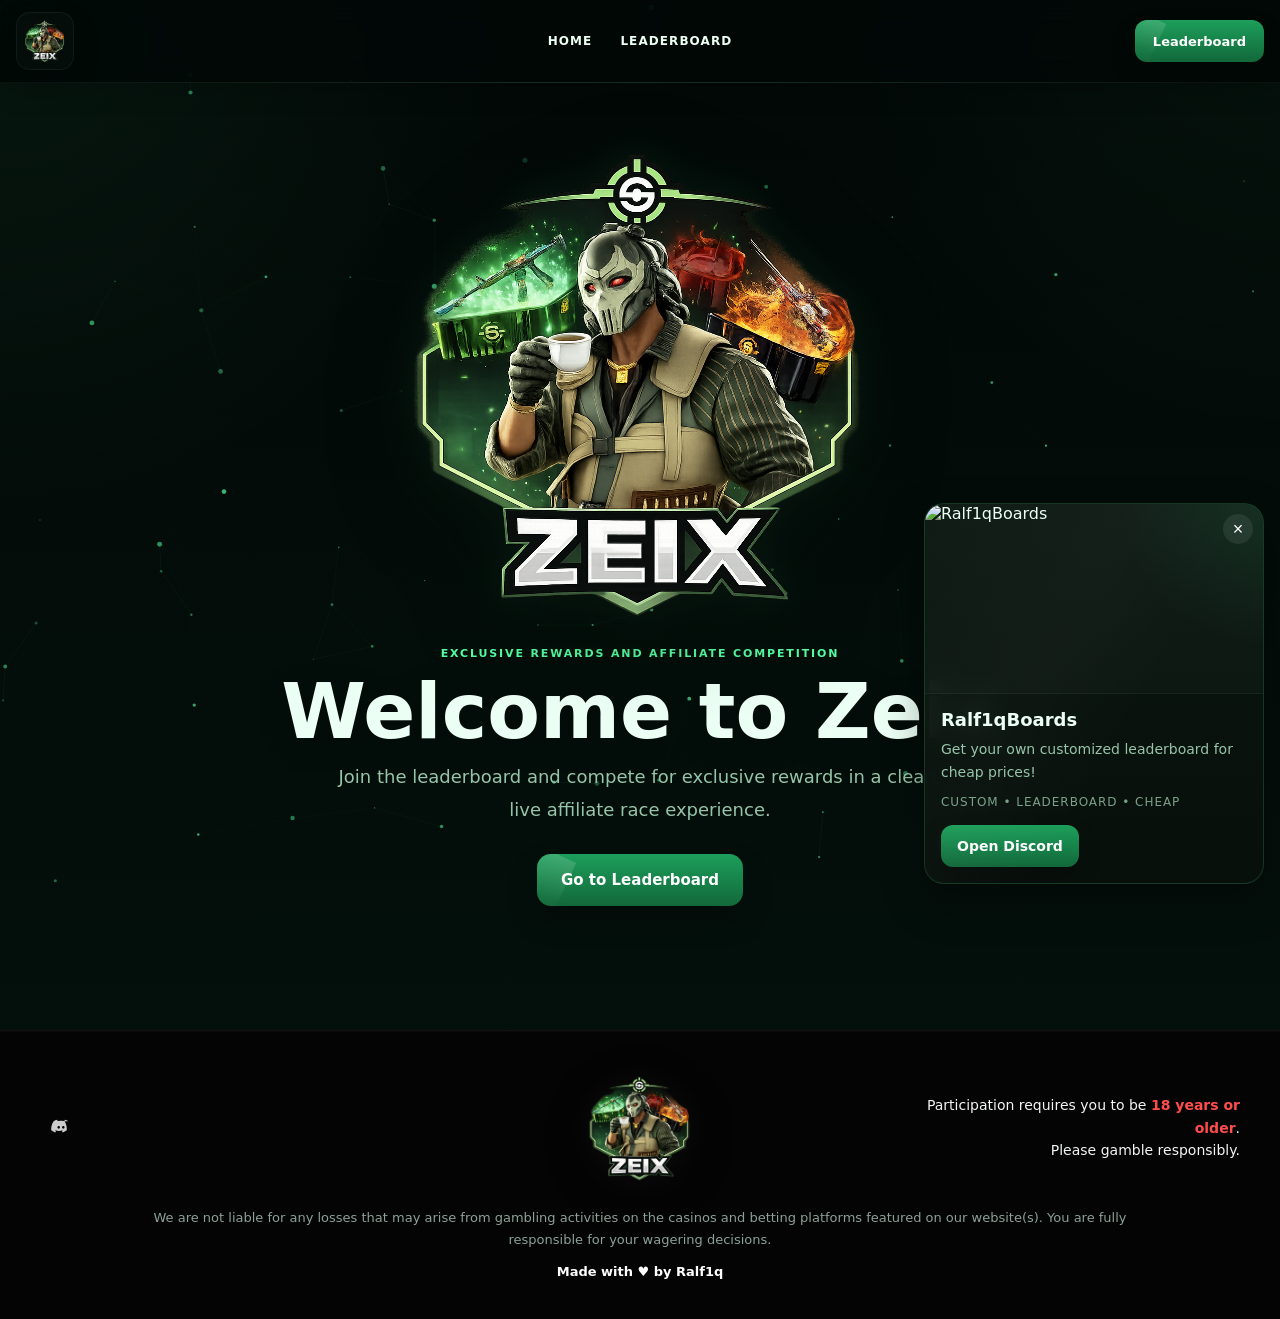
==== commit 2e6a4754: "Update index.html" ====
--- a/index.html
+++ b/index.html
@@ -85,6 +85,7 @@
   </div>
 </footer>
 
+  <script src="/js/ads.js"></script>
   <script src="/js/particles.js"></script>
 </body>
 </html>
--- a/css/style.css
+++ b/css/style.css
@@ -1397,3 +1397,168 @@
     font-size: 12px;
   }
 }
+
+/* ===== Floating Ads ===== */
+
+.floating-ad-wrap {
+  position: fixed;
+  z-index: 9999;
+  width: min(calc(100vw - 24px), var(--ad-max-width, 340px));
+  animation: adSlideIn 0.35s ease;
+}
+
+.floating-ad-wrap.bottom-right {
+  right: 16px;
+  bottom: 16px;
+}
+
+.floating-ad-wrap.bottom-left {
+  left: 16px;
+  bottom: 16px;
+}
+
+.floating-ad-wrap.pulse .floating-ad-card {
+  animation: adPulse 2.8s ease-in-out infinite;
+}
+
+.floating-ad-card {
+  position: relative;
+  overflow: hidden;
+  border-radius: 20px;
+  border: 1px solid rgba(87,255,164,0.16);
+  background: linear-gradient(180deg, rgba(11,24,17,0.94), rgba(8,16,12,0.96));
+  box-shadow: 0 18px 40px rgba(0,0,0,0.34);
+  backdrop-filter: blur(12px);
+  -webkit-backdrop-filter: blur(12px);
+}
+
+.floating-ad-card::before {
+  content: "";
+  position: absolute;
+  inset: 0;
+  background:
+    radial-gradient(circle at top right, rgba(87,255,164,0.09), transparent 28%),
+    linear-gradient(120deg, transparent 0%, rgba(255,255,255,0.02) 38%, transparent 60%);
+  pointer-events: none;
+}
+
+.floating-ad-close {
+  position: absolute;
+  top: 10px;
+  right: 10px;
+  z-index: 2;
+  width: 30px;
+  height: 30px;
+  border: 0;
+  border-radius: 50%;
+  background: rgba(255,255,255,0.08);
+  color: #fff;
+  font-size: 18px;
+  cursor: pointer;
+  transition: background 0.2s ease, transform 0.2s ease;
+}
+
+.floating-ad-close:hover {
+  background: rgba(255,255,255,0.14);
+  transform: scale(1.05);
+}
+
+.floating-ad-media {
+  width: 100%;
+  aspect-ratio: 16 / 9;
+  overflow: hidden;
+  border-bottom: 1px solid rgba(255,255,255,0.05);
+  background: rgba(255,255,255,0.02);
+}
+
+.floating-ad-media img {
+  width: 100%;
+  height: 100%;
+  object-fit: cover;
+  display: block;
+}
+
+.floating-ad-content {
+  padding: 16px;
+}
+
+.floating-ad-title {
+  font-size: 18px;
+  font-weight: 900;
+  line-height: 1.1;
+  margin-bottom: 8px;
+}
+
+.floating-ad-text {
+  font-size: 14px;
+  line-height: 1.6;
+  color: var(--muted);
+  margin-bottom: 10px;
+}
+
+.floating-ad-secondary {
+  font-size: 12px;
+  line-height: 1.5;
+  color: rgba(150,196,168,0.8);
+  margin-bottom: 14px;
+  text-transform: uppercase;
+  letter-spacing: 0.08em;
+}
+
+.floating-ad-button {
+  display: inline-flex;
+  align-items: center;
+  justify-content: center;
+  min-height: 42px;
+  padding: 0 16px;
+  border-radius: 12px;
+  text-decoration: none;
+  font-weight: 800;
+  font-size: 14px;
+  color: #fff;
+  background: linear-gradient(180deg, #1d9f5b, #12683a);
+  box-shadow: 0 10px 22px rgba(0,0,0,0.22);
+  transition: transform 0.2s ease, filter 0.2s ease;
+}
+
+.floating-ad-button:hover {
+  transform: translateY(-2px);
+  filter: brightness(1.06);
+}
+
+@keyframes adSlideIn {
+  from {
+    transform: translateY(12px);
+    opacity: 0;
+  }
+  to {
+    transform: translateY(0);
+    opacity: 1;
+  }
+}
+
+@keyframes adPulse {
+  0%, 100% {
+    box-shadow: 0 18px 40px rgba(0,0,0,0.34);
+  }
+  50% {
+    box-shadow:
+      0 18px 40px rgba(0,0,0,0.34),
+      0 0 0 1px rgba(87,255,164,0.08),
+      0 0 22px rgba(87,255,164,0.08);
+  }
+}
+
+@media (max-width: 640px) {
+  .floating-ad-wrap.bottom-right,
+  .floating-ad-wrap.bottom-left {
+    left: 12px;
+    right: 12px;
+    bottom: 12px;
+    width: auto;
+  }
+
+  .floating-ad-title {
+    font-size: 16px;
+  }
+}
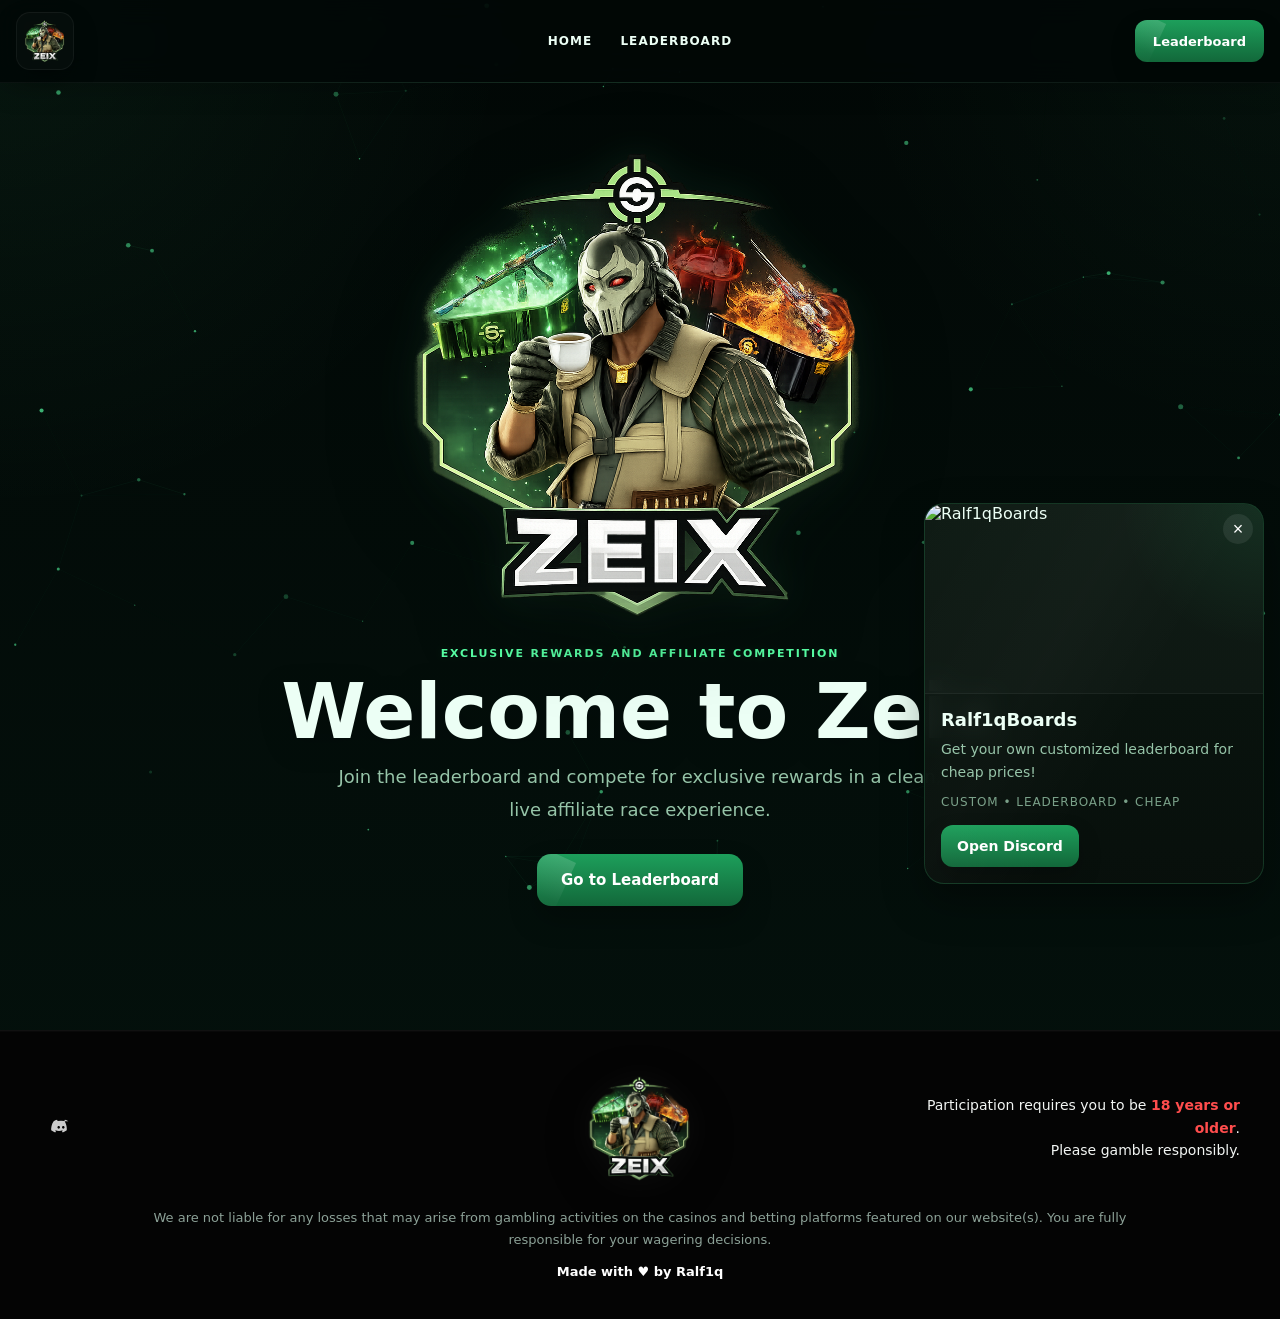
==== commit 80b88d9f: "Update index.html" ====
--- a/index.html
+++ b/index.html
@@ -85,7 +85,7 @@
   </div>
 </footer>
 
+  <script src="/js/particles.js"></script>
   <script src="/js/ads.js"></script>
-  <script src="/js/particles.js"></script>
 </body>
 </html>
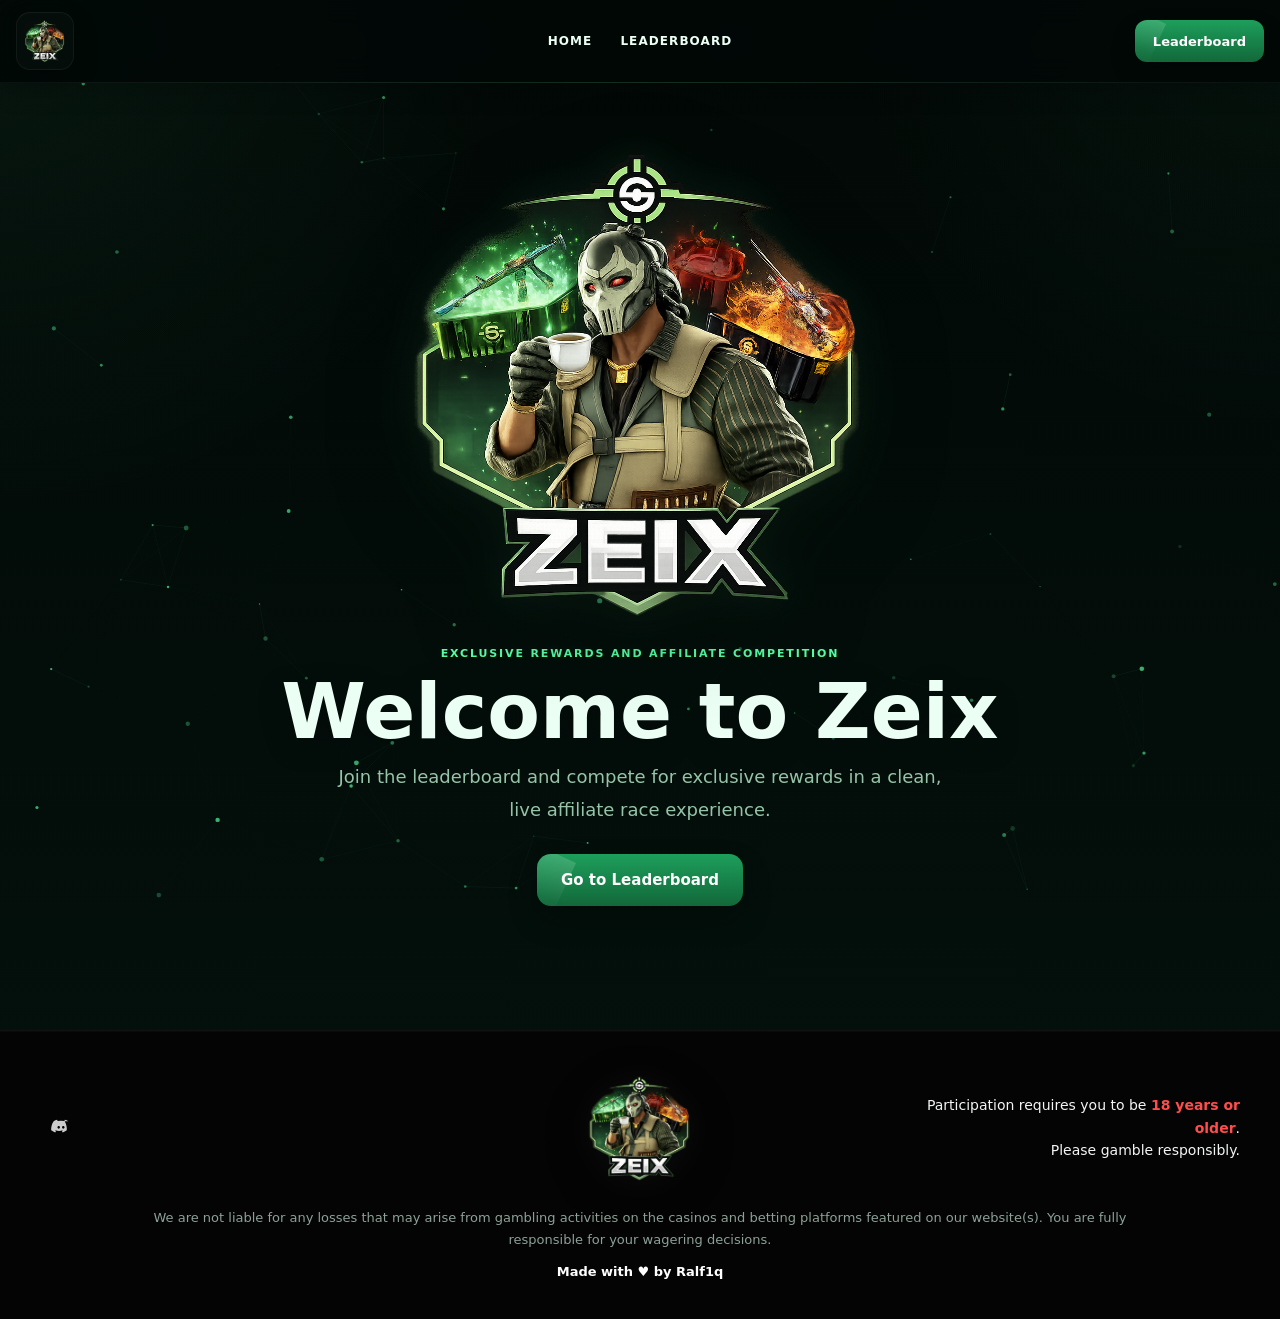
==== commit 9f4cc168: "Update index.html" ====
--- a/index.html
+++ b/index.html
@@ -86,6 +86,5 @@
 </footer>
 
   <script src="/js/particles.js"></script>
-  <script src="/js/ads.js"></script>
 </body>
 </html>
--- a/css/style.css
+++ b/css/style.css
@@ -36,8 +36,8 @@
   font-family: var(--font);
   color: var(--text);
   background:
-    radial-gradient(circle at top left, rgba(87,255,164,0.06), transparent 28%),
-    radial-gradient(circle at top right, rgba(87,255,164,0.04), transparent 24%),
+    radial-gradient(circle at top left, rgba(87, 255, 164, 0.06), transparent 28%),
+    radial-gradient(circle at top right, rgba(87, 255, 164, 0.04), transparent 24%),
     linear-gradient(180deg, #020806 0%, #04120d 100%);
 }
 
@@ -115,8 +115,8 @@
   z-index: 40;
   background: rgba(2, 8, 6, 0.84);
   backdrop-filter: blur(14px);
-  border-bottom: 1px solid rgba(255,255,255,0.04);
-  box-shadow: 0 8px 24px rgba(0,0,0,0.16);
+  border-bottom: 1px solid rgba(255, 255, 255, 0.04);
+  box-shadow: 0 8px 24px rgba(0, 0, 0, 0.16);
 }
 
 .topbar::after {
@@ -126,7 +126,7 @@
   right: 0;
   bottom: -1px;
   height: 1px;
-  background: linear-gradient(90deg, transparent, rgba(87,255,164,0.12), transparent);
+  background: linear-gradient(90deg, transparent, rgba(87, 255, 164, 0.12), transparent);
   pointer-events: none;
 }
 
@@ -153,17 +153,17 @@
   object-fit: contain;
   object-position: center;
   border-radius: 14px;
-  background: rgba(255,255,255,0.02);
-  border: 1px solid rgba(255,255,255,0.05);
-  box-shadow: 0 10px 24px rgba(0,0,0,0.24);
+  background: rgba(255, 255, 255, 0.02);
+  border: 1px solid rgba(255, 255, 255, 0.05);
+  box-shadow: 0 10px 24px rgba(0, 0, 0, 0.24);
   padding: 6px;
   transition: transform 0.22s ease, box-shadow 0.22s ease, border-color 0.22s ease;
 }
 
 .topbar-brand:hover .topbar-logo {
   transform: translateY(-2px);
-  border-color: rgba(87,255,164,0.18);
-  box-shadow: 0 14px 28px rgba(0,0,0,0.28);
+  border-color: rgba(87, 255, 164, 0.18);
+  box-shadow: 0 14px 28px rgba(0, 0, 0, 0.28);
 }
 
 .topbar-nav {
@@ -192,7 +192,7 @@
   width: 0;
   height: 2px;
   border-radius: 999px;
-  background: linear-gradient(90deg, var(--primary), rgba(87,255,164,0.45));
+  background: linear-gradient(90deg, var(--primary), rgba(87, 255, 164, 0.45));
   transform: translateX(-50%);
   transition: width 0.22s ease;
 }
@@ -224,7 +224,7 @@
   text-decoration: none;
   font-weight: 800;
   font-size: 13px;
-  box-shadow: 0 12px 24px rgba(0,0,0,0.22);
+  box-shadow: 0 12px 24px rgba(0, 0, 0, 0.22);
   transition: transform 0.2s ease, filter 0.2s ease, box-shadow 0.2s ease;
 }
 
@@ -235,7 +235,7 @@
   left: -35%;
   width: 50%;
   height: 160%;
-  background: linear-gradient(180deg, rgba(255,255,255,0.34), rgba(255,255,255,0.04), transparent);
+  background: linear-gradient(180deg, rgba(255, 255, 255, 0.34), rgba(255, 255, 255, 0.04), transparent);
   transform: rotate(25deg);
   opacity: 0.42;
   pointer-events: none;
@@ -244,7 +244,7 @@
 .topbar-button:hover {
   transform: translateY(-2px);
   filter: brightness(1.06);
-  box-shadow: 0 14px 30px rgba(0,0,0,0.28);
+  box-shadow: 0 14px 30px rgba(0, 0, 0, 0.28);
 }
 
 /* ===== HOME ===== */
@@ -277,8 +277,8 @@
   object-position: center;
   display: block;
   filter:
-    drop-shadow(0 22px 44px rgba(0,0,0,0.34))
-    drop-shadow(0 0 18px rgba(87,255,164,0.08));
+    drop-shadow(0 22px 44px rgba(0, 0, 0, 0.34))
+    drop-shadow(0 0 18px rgba(87, 255, 164, 0.08));
   animation: heroArtFloat 5.8s ease-in-out infinite;
 }
 
@@ -289,7 +289,7 @@
   letter-spacing: 0.17em;
   font-size: 11px;
   font-weight: 900;
-  text-shadow: 0 0 12px rgba(87,255,164,0.14);
+  text-shadow: 0 0 12px rgba(87, 255, 164, 0.14);
 }
 
 .home-title {
@@ -297,7 +297,7 @@
   font-size: clamp(42px, 6vw, 78px);
   line-height: 0.98;
   font-weight: 900;
-  text-shadow: 0 8px 30px rgba(0,0,0,0.22);
+  text-shadow: 0 8px 30px rgba(0, 0, 0, 0.22);
 }
 
 .home-description {
@@ -333,7 +333,7 @@
 .hero-button.primary {
   background: linear-gradient(180deg, var(--primary-2), var(--primary-3));
   color: #fff;
-  box-shadow: 0 14px 28px rgba(0,0,0,0.26);
+  box-shadow: 0 14px 28px rgba(0, 0, 0, 0.26);
 }
 
 .hero-button.primary::before {
@@ -343,7 +343,7 @@
   left: -36%;
   width: 48%;
   height: 170%;
-  background: linear-gradient(180deg, rgba(255,255,255,0.34), rgba(255,255,255,0.05), transparent);
+  background: linear-gradient(180deg, rgba(255, 255, 255, 0.34), rgba(255, 255, 255, 0.05), transparent);
   transform: rotate(25deg);
   opacity: 0.44;
   pointer-events: none;
@@ -352,7 +352,7 @@
 .hero-button.primary:hover {
   transform: translateY(-2px);
   filter: brightness(1.06);
-  box-shadow: 0 16px 34px rgba(0,0,0,0.3);
+  box-shadow: 0 16px 34px rgba(0, 0, 0, 0.3);
 }
 
 /* ===== CENTER PAGES ===== */
@@ -387,7 +387,7 @@
   content: "";
   position: absolute;
   inset: 0;
-  background: radial-gradient(circle at top, rgba(87,255,164,0.12), transparent 55%);
+  background: radial-gradient(circle at top, rgba(87, 255, 164, 0.12), transparent 55%);
   pointer-events: none;
 }
 
@@ -428,8 +428,8 @@
 }
 
 .primary-button {
-  background: linear-gradient(180deg, rgba(87,255,164,0.24), rgba(87,255,164,0.12));
-  border: 1px solid rgba(87,255,164,0.28);
+  background: linear-gradient(180deg, rgba(87, 255, 164, 0.24), rgba(87, 255, 164, 0.12));
+  border: 1px solid rgba(87, 255, 164, 0.28);
   color: var(--text);
   box-shadow: 0 10px 24px rgba(0, 0, 0, 0.24);
 }
@@ -439,7 +439,7 @@
   height: 88px;
   margin: 6px auto 14px;
   border-radius: 50%;
-  border: 4px solid rgba(87,255,164,0.12);
+  border: 4px solid rgba(87, 255, 164, 0.12);
   border-top-color: var(--primary);
   animation: spinRing 1.2s linear infinite;
 }
@@ -450,7 +450,7 @@
   margin: 0 auto 18px;
   border-radius: 50%;
   background: var(--primary);
-  box-shadow: 0 0 28px rgba(87,255,164,0.55);
+  box-shadow: 0 0 28px rgba(87, 255, 164, 0.55);
   animation: pulseGlow 1.8s infinite ease-in-out;
 }
 
@@ -492,9 +492,9 @@
   object-fit: contain;
   object-position: center;
   border-radius: 16px;
-  background: rgba(255,255,255,0.02);
-  border: 1px solid rgba(87,255,164,0.12);
-  box-shadow: 0 10px 24px rgba(0,0,0,0.25);
+  background: rgba(255, 255, 255, 0.02);
+  border: 1px solid rgba(87, 255, 164, 0.12);
+  box-shadow: 0 10px 24px rgba(0, 0, 0, 0.25);
   padding: 8px;
   flex: 0 0 auto;
 }
@@ -551,7 +551,7 @@
   margin-bottom: 26px;
   padding: 22px 24px;
   border-radius: 28px;
-  border: 1px solid rgba(87,255,164,0.18);
+  border: 1px solid rgba(87, 255, 164, 0.18);
   background: linear-gradient(135deg, rgba(12, 35, 22, 0.92), rgba(10, 24, 18, 0.92));
   box-shadow: var(--shadow);
 }
@@ -561,8 +561,8 @@
   position: absolute;
   inset: 0;
   background:
-    radial-gradient(circle at 85% 25%, rgba(87,255,164,0.08), transparent 20%),
-    linear-gradient(90deg, transparent, rgba(255,255,255,0.02), transparent);
+    radial-gradient(circle at 85% 25%, rgba(87, 255, 164, 0.08), transparent 20%),
+    linear-gradient(90deg, transparent, rgba(255, 255, 255, 0.02), transparent);
   pointer-events: none;
 }
 
@@ -571,7 +571,7 @@
   inset: auto -10% -40% auto;
   width: 260px;
   height: 260px;
-  background: radial-gradient(circle, rgba(87,255,164,0.18), transparent 65%);
+  background: radial-gradient(circle, rgba(87, 255, 164, 0.18), transparent 65%);
   pointer-events: none;
 }
 
@@ -603,9 +603,9 @@
   gap: 12px;
   padding: 12px 16px;
   border-radius: 18px;
-  border: 1px solid rgba(87,255,164,0.2);
-  background: rgba(87,255,164,0.06);
-  box-shadow: inset 0 0 0 1px rgba(255,255,255,0.02);
+  border: 1px solid rgba(87, 255, 164, 0.2);
+  background: rgba(87, 255, 164, 0.06);
+  box-shadow: inset 0 0 0 1px rgba(255, 255, 255, 0.02);
 }
 
 .promo-code-prefix {
@@ -630,12 +630,12 @@
   padding: 0 18px;
   border: 0;
   border-radius: 999px;
-  background: linear-gradient(180deg, rgba(87,255,164,0.22), rgba(87,255,164,0.11));
+  background: linear-gradient(180deg, rgba(87, 255, 164, 0.22), rgba(87, 255, 164, 0.11));
   color: var(--text);
   font-weight: 800;
   cursor: pointer;
-  border: 1px solid rgba(87,255,164,0.22);
-  box-shadow: 0 8px 20px rgba(0,0,0,0.2);
+  border: 1px solid rgba(87, 255, 164, 0.22);
+  box-shadow: 0 8px 20px rgba(0, 0, 0, 0.2);
   transition: transform 0.2s ease, opacity 0.2s ease, filter 0.2s ease;
 }
 
@@ -646,7 +646,7 @@
   left: -34%;
   width: 44%;
   height: 170%;
-  background: linear-gradient(180deg, rgba(255,255,255,0.26), rgba(255,255,255,0.04), transparent);
+  background: linear-gradient(180deg, rgba(255, 255, 255, 0.26), rgba(255, 255, 255, 0.04), transparent);
   transform: rotate(24deg);
   opacity: 0.4;
   pointer-events: none;
@@ -695,7 +695,7 @@
   position: relative;
   overflow: hidden;
   background:
-    radial-gradient(circle at top, rgba(87,255,164,0.08), transparent 45%),
+    radial-gradient(circle at top, rgba(87, 255, 164, 0.08), transparent 45%),
     linear-gradient(180deg, rgba(17, 40, 28, 0.96), rgba(8, 22, 14, 0.99));
   border: 1px solid var(--border);
   border-radius: 30px;
@@ -717,7 +717,7 @@
   content: "";
   position: absolute;
   inset: 0;
-  background: radial-gradient(circle at top, rgba(87,255,164,0.12), transparent 55%);
+  background: radial-gradient(circle at top, rgba(87, 255, 164, 0.12), transparent 55%);
   pointer-events: none;
 }
 
@@ -729,7 +729,7 @@
     0 0 0 1px rgba(255, 207, 90, 0.08),
     0 0 60px rgba(255, 207, 90, 0.08);
   background:
-    radial-gradient(circle at top, rgba(255,207,90,0.14), transparent 42%),
+    radial-gradient(circle at top, rgba(255, 207, 90, 0.14), transparent 42%),
     linear-gradient(180deg, rgba(24, 42, 26, 0.98), rgba(12, 22, 14, 1));
 }
 
@@ -747,7 +747,7 @@
   top: -14px;
   right: -8px;
   font-size: 22px;
-  filter: drop-shadow(0 4px 10px rgba(0,0,0,0.35));
+  filter: drop-shadow(0 4px 10px rgba(0, 0, 0, 0.35));
 }
 
 .podium-card.rank-1 .podium-name {
@@ -760,7 +760,7 @@
 }
 
 .podium-card.rank-1 .podium-divider {
-  background: linear-gradient(90deg, rgba(255,207,90,0.34), rgba(87,255,164,0.06));
+  background: linear-gradient(90deg, rgba(255, 207, 90, 0.34), rgba(87, 255, 164, 0.06));
 }
 
 .podium-card.rank-1 .reward-pill {
@@ -783,9 +783,9 @@
   height: 180%;
   background: linear-gradient(
     180deg,
-    rgba(255,255,255,0.1),
-    rgba(255,255,255,0.02),
-    rgba(255,255,255,0)
+    rgba(255, 255, 255, 0.1),
+    rgba(255, 255, 255, 0.02),
+    rgba(255, 255, 255, 0)
   );
   transform: rotate(22deg);
   opacity: 0.2;
@@ -810,9 +810,17 @@
   z-index: 2;
 }
 
-.rank-1 .podium-badge { background: var(--gold); }
-.rank-2 .podium-badge { background: var(--silver); }
-.rank-3 .podium-badge { background: var(--bronze); }
+.rank-1 .podium-badge {
+  background: var(--gold);
+}
+
+.rank-2 .podium-badge {
+  background: var(--silver);
+}
+
+.rank-3 .podium-badge {
+  background: var(--bronze);
+}
 
 .podium-topline {
   font-size: 13px;
@@ -861,7 +869,7 @@
 .podium-divider {
   width: 100%;
   height: 1px;
-  background: linear-gradient(90deg, rgba(87,255,164,0.2), rgba(87,255,164,0.03));
+  background: linear-gradient(90deg, rgba(87, 255, 164, 0.2), rgba(87, 255, 164, 0.03));
   margin: 20px 0 18px;
   position: relative;
   z-index: 1;
@@ -871,9 +879,9 @@
   border-radius: 50%;
   object-fit: cover;
   flex: 0 0 auto;
-  border: 1px solid rgba(87,255,164,0.24);
-  background: rgba(255,255,255,0.04);
-  box-shadow: 0 0 0 4px rgba(87,255,164,0.05);
+  border: 1px solid rgba(87, 255, 164, 0.24);
+  background: rgba(255, 255, 255, 0.04);
+  box-shadow: 0 0 0 4px rgba(87, 255, 164, 0.05);
   display: block;
 }
 
@@ -886,8 +894,8 @@
   width: 74px;
   height: 74px;
   box-shadow:
-    0 0 0 5px rgba(255,207,90,0.08),
-    0 0 0 1px rgba(255,207,90,0.18);
+    0 0 0 5px rgba(255, 207, 90, 0.08),
+    0 0 0 1px rgba(255, 207, 90, 0.18);
 }
 
 .table-avatar {
@@ -900,7 +908,7 @@
   place-items: center;
   font-weight: 800;
   color: var(--text);
-  background: rgba(87,255,164,0.12);
+  background: rgba(87, 255, 164, 0.12);
 }
 
 .reward-pill {
@@ -908,8 +916,8 @@
   align-items: center;
   gap: 10px;
   width: fit-content;
-  background: rgba(87,255,164,0.08);
-  border: 1px solid rgba(87,255,164,0.18);
+  background: rgba(87, 255, 164, 0.08);
+  border: 1px solid rgba(87, 255, 164, 0.18);
   border-radius: 999px;
   padding: 10px 14px;
   font-weight: 700;
@@ -943,7 +951,7 @@
 
 .table-head {
   padding: 16px 18px;
-  background: rgba(255,255,255,0.02);
+  background: rgba(255, 255, 255, 0.02);
   color: var(--muted);
   font-size: 13px;
   text-transform: uppercase;
@@ -953,7 +961,7 @@
 
 .row {
   padding: 16px 18px;
-  border-bottom: 1px solid rgba(255,255,255,0.04);
+  border-bottom: 1px solid rgba(255, 255, 255, 0.04);
   transition: background 0.2s ease;
 }
 
@@ -962,7 +970,7 @@
 }
 
 .row:hover {
-  background: rgba(87,255,164,0.045);
+  background: rgba(87, 255, 164, 0.045);
 }
 
 .rank-cell {
@@ -1025,15 +1033,17 @@
 
 /* ===== EXACT-STYLE FOOTER ===== */
 
-.footer {
+.footer,
+.site-footer-large {
   margin-top: 60px;
   padding: 42px 20px 26px;
   background: #040404;
-  border-top: 1px solid rgba(255,255,255,0.05);
-  box-shadow: inset 0 1px 0 rgba(255,255,255,0.02);
-}
-
-.footer-top {
+  border-top: 1px solid rgba(255, 255, 255, 0.05);
+  box-shadow: inset 0 1px 0 rgba(255, 255, 255, 0.02);
+}
+
+.footer-top,
+.footer-inner {
   max-width: 1200px;
   margin: 0 auto 24px;
   display: grid;
@@ -1048,24 +1058,27 @@
   gap: 16px;
 }
 
-.footer-icon {
+.footer-icon,
+.footer-social {
   width: 42px;
   height: 42px;
   display: inline-flex;
   align-items: center;
   justify-content: center;
-  color: rgba(255,255,255,0.8);
+  color: rgba(255, 255, 255, 0.8);
   text-decoration: none;
   border-radius: 10px;
   transition: transform 0.18s ease, color 0.18s ease, opacity 0.18s ease;
 }
 
-.footer-icon:hover {
+.footer-icon:hover,
+.footer-social:hover {
   transform: translateY(-2px);
   color: var(--primary);
 }
 
-.footer-icon svg {
+.footer-icon svg,
+.footer-social svg {
   width: 22px;
   height: 22px;
 }
@@ -1076,23 +1089,25 @@
   align-items: center;
 }
 
-.footer-center img {
+.footer-center img,
+.footer-logo-wide {
   width: 150px;
   max-width: 34vw;
   max-height: 110px;
   object-fit: contain;
   display: block;
   filter:
-    drop-shadow(0 10px 22px rgba(0,0,0,0.3))
-    drop-shadow(0 0 16px rgba(255,255,255,0.04));
+    drop-shadow(0 10px 22px rgba(0, 0, 0, 0.3))
+    drop-shadow(0 0 16px rgba(255, 255, 255, 0.04));
   transition: transform 0.22s ease, filter 0.22s ease;
 }
 
-.footer-center img:hover {
+.footer-center img:hover,
+.footer-logo-wide:hover {
   transform: translateY(-2px);
   filter:
-    drop-shadow(0 14px 28px rgba(0,0,0,0.34))
-    drop-shadow(0 0 18px rgba(87,255,164,0.08));
+    drop-shadow(0 14px 28px rgba(0, 0, 0, 0.34))
+    drop-shadow(0 0 18px rgba(87, 255, 164, 0.08));
 }
 
 .footer-right {
@@ -1126,99 +1141,208 @@
   font-weight: 800;
 }
 
-/* ===== LEGACY/ALT FOOTER SUPPORT ===== */
-
-.site-footer-large {
-  margin-top: 60px;
-  padding: 42px 20px 26px;
-  background: #040404;
-  border-top: 1px solid rgba(255,255,255,0.05);
-  box-shadow: inset 0 1px 0 rgba(255,255,255,0.02);
-}
-
-.footer-inner {
-  max-width: 1200px;
-  margin: 0 auto 24px;
-  display: grid;
-  grid-template-columns: 1fr auto 1fr;
-  align-items: center;
-  gap: 20px;
-}
-
-.footer-left {
-  display: flex;
-  align-items: center;
-  gap: 16px;
-}
-
-.footer-logo-wide {
-  width: 150px;
-  max-width: 34vw;
-  max-height: 110px;
-  object-fit: contain;
+/* ===== FLOATING ADS ===== */
+
+.floating-ad-wrap {
+  position: fixed !important;
+  z-index: 999999 !important;
+  width: min(calc(100vw - 24px), var(--ad-max-width, 340px));
+  opacity: 0;
+  transform: translateY(18px) scale(0.98);
+  transition: opacity 0.35s ease, transform 0.35s ease;
+}
+
+.floating-ad-wrap.is-visible {
+  opacity: 1;
+  transform: translateY(0) scale(1);
+}
+
+.floating-ad-wrap.is-hiding {
+  opacity: 0;
+  transform: translateY(18px) scale(0.98);
+}
+
+.floating-ad-wrap.bottom-right {
+  right: 16px;
+  bottom: 16px;
+}
+
+.floating-ad-wrap.bottom-left {
+  left: 16px;
+  bottom: 16px;
+}
+
+.floating-ad-wrap.pulse .floating-ad-card {
+  animation: adPulse 2.8s ease-in-out infinite;
+}
+
+.floating-ad-card {
+  position: relative;
+  overflow: hidden;
+  border-radius: 20px;
+  border: 1px solid rgba(87, 255, 164, 0.16);
+  background: linear-gradient(180deg, rgba(11, 24, 17, 0.96), rgba(8, 16, 12, 0.98));
+  box-shadow: 0 18px 40px rgba(0, 0, 0, 0.34);
+  backdrop-filter: blur(12px);
+  -webkit-backdrop-filter: blur(12px);
+}
+
+.floating-ad-card::before {
+  content: "";
+  position: absolute;
+  inset: 0;
+  background:
+    radial-gradient(circle at top right, rgba(87, 255, 164, 0.09), transparent 28%),
+    linear-gradient(120deg, transparent 0%, rgba(255, 255, 255, 0.02) 38%, transparent 60%);
+  pointer-events: none;
+}
+
+.floating-ad-hide {
+  position: absolute;
+  top: 12px;
+  right: 12px;
+  z-index: 4;
+  min-height: 30px;
+  padding: 0 12px;
+  border: 0;
+  border-radius: 999px;
+  background: rgba(0, 0, 0, 0.46);
+  border: 1px solid rgba(255, 255, 255, 0.14);
+  color: #ffffff;
+  font-size: 12px;
+  font-weight: 800;
+  cursor: pointer;
+  transition: background 0.2s ease, transform 0.2s ease, border-color 0.2s ease;
+}
+
+.floating-ad-hide:hover {
+  background: rgba(0, 0, 0, 0.64);
+  border-color: rgba(87, 255, 164, 0.22);
+  transform: translateY(-1px);
+}
+
+.floating-ad-sponsored {
+  position: absolute;
+  top: 12px;
+  left: 12px;
+  z-index: 4;
+  display: inline-flex;
+  align-items: center;
+  min-height: 28px;
+  padding: 0 12px;
+  border-radius: 999px;
+  background: rgba(11, 43, 27, 0.88);
+  border: 1px solid rgba(87, 255, 164, 0.26);
+  color: #8dffbf;
+  font-size: 11px;
+  font-weight: 900;
+  letter-spacing: 0.08em;
+  text-transform: uppercase;
+  box-shadow: 0 6px 18px rgba(0, 0, 0, 0.18);
+  text-shadow: 0 0 10px rgba(87, 255, 164, 0.18);
+}
+
+.floating-ad-media {
+  width: 100%;
+  aspect-ratio: 16 / 9;
+  overflow: hidden;
+  border-bottom: 1px solid rgba(255, 255, 255, 0.05);
+  background: rgba(255, 255, 255, 0.02);
+}
+
+.floating-ad-media img {
+  width: 100%;
+  height: 100%;
+  object-fit: cover;
   display: block;
-  filter:
-    drop-shadow(0 10px 22px rgba(0,0,0,0.3))
-    drop-shadow(0 0 16px rgba(255,255,255,0.04));
-}
-
-.footer-socials {
-  display: flex;
-  align-items: center;
-  gap: 12px;
-}
-
-.footer-social {
-  width: 42px;
-  height: 42px;
-  display: inline-flex;
-  align-items: center;
-  justify-content: center;
-  color: rgba(255,255,255,0.8);
-  text-decoration: none;
-  border-radius: 10px;
-  transition: transform 0.18s ease, color 0.18s ease, opacity 0.18s ease;
-}
-
-.footer-social:hover {
-  transform: translateY(-2px);
-  color: var(--primary);
-}
-
-.footer-social svg {
-  width: 22px;
-  height: 22px;
-}
-
-.footer-right {
-  text-align: right;
-  color: #f2f5f3;
+}
+
+.floating-ad-content {
+  padding: 16px;
+}
+
+.floating-ad-title {
+  font-size: 18px;
+  font-weight: 900;
+  line-height: 1.1;
+  margin-bottom: 8px;
+}
+
+.floating-ad-text {
   font-size: 14px;
   line-height: 1.6;
-  max-width: 320px;
-  justify-self: end;
-}
-
-.footer-right strong {
-  color: #ff4d4d;
-}
-
-.footer-bottom {
-  max-width: 980px;
-  margin: 0 auto;
-  text-align: center;
-  color: #8ca197;
+  color: var(--muted);
+  margin-bottom: 10px;
+}
+
+.floating-ad-secondary {
+  font-size: 12px;
+  line-height: 1.5;
+  color: rgba(150, 196, 168, 0.8);
+  margin-bottom: 14px;
+  text-transform: uppercase;
+  letter-spacing: 0.08em;
+}
+
+.floating-ad-button {
+  display: inline-flex;
+  align-items: center;
+  justify-content: center;
+  min-height: 42px;
+  padding: 0 16px;
+  border-radius: 12px;
+  text-decoration: none;
+  font-weight: 800;
+  font-size: 14px;
+  color: #fff;
+  background: linear-gradient(180deg, #1d9f5b, #12683a);
+  box-shadow: 0 10px 22px rgba(0, 0, 0, 0.22);
+  transition: transform 0.2s ease, filter 0.2s ease;
+}
+
+.floating-ad-button:hover {
+  transform: translateY(-2px);
+  filter: brightness(1.06);
+}
+
+.floating-ad-toggle {
+  position: fixed;
+  z-index: 999999 !important;
+  min-height: 40px;
+  padding: 0 14px;
+  border: 0;
+  border-radius: 999px;
+  background: linear-gradient(180deg, rgba(87, 255, 164, 0.22), rgba(87, 255, 164, 0.11));
+  border: 1px solid rgba(87, 255, 164, 0.22);
+  color: #fff;
   font-size: 13px;
-  line-height: 1.7;
-}
-
-.footer-bottom p {
-  margin: 10px 0;
-}
-
-.footer-credit {
-  color: #fff;
   font-weight: 800;
+  cursor: pointer;
+  box-shadow: 0 12px 24px rgba(0, 0, 0, 0.26);
+  opacity: 0;
+  transform: translateY(12px);
+  transition: opacity 0.3s ease, transform 0.3s ease, filter 0.2s ease;
+  width: min(calc(100vw - 24px), var(--ad-max-width, 340px));
+  justify-content: center;
+}
+
+.floating-ad-toggle.is-visible {
+  opacity: 1;
+  transform: translateY(0);
+}
+
+.floating-ad-toggle:hover {
+  filter: brightness(1.06);
+}
+
+.floating-ad-toggle.bottom-right {
+  right: 16px;
+  bottom: 16px;
+}
+
+.floating-ad-toggle.bottom-left {
+  left: 16px;
+  bottom: 16px;
 }
 
 /* ===== ANIMATIONS ===== */
@@ -1230,7 +1354,8 @@
 }
 
 @keyframes pulseGlow {
-  0%, 100% {
+  0%,
+  100% {
     transform: scale(1);
     opacity: 1;
   }
@@ -1241,7 +1366,8 @@
 }
 
 @keyframes floatCard {
-  0%, 100% {
+  0%,
+  100% {
     transform: translateY(0px);
   }
   50% {
@@ -1250,7 +1376,8 @@
 }
 
 @keyframes podiumFloat {
-  0%, 100% {
+  0%,
+  100% {
     transform: translateY(0px);
   }
   50% {
@@ -1259,11 +1386,25 @@
 }
 
 @keyframes heroArtFloat {
-  0%, 100% {
+  0%,
+  100% {
     transform: translateY(0);
   }
   50% {
     transform: translateY(-8px);
+  }
+}
+
+@keyframes adPulse {
+  0%,
+  100% {
+    box-shadow: 0 18px 40px rgba(0, 0, 0, 0.34);
+  }
+  50% {
+    box-shadow:
+      0 18px 40px rgba(0, 0, 0, 0.34),
+      0 0 0 1px rgba(87, 255, 164, 0.08),
+      0 0 22px rgba(87, 255, 164, 0.08);
   }
 }
 
@@ -1377,10 +1518,21 @@
     margin-right: 8px;
   }
 
-  .rank-cell::before { content: "Rank"; }
-  .name-cell::before { content: "Affiliate"; }
-  .score-cell::before { content: "Wagered"; }
-  .reward-cell::before { content: "Reward"; }
+  .rank-cell::before {
+    content: "Rank";
+  }
+
+  .name-cell::before {
+    content: "Affiliate";
+  }
+
+  .score-cell::before {
+    content: "Wagered";
+  }
+
+  .reward-cell::before {
+    content: "Reward";
+  }
 
   .name-cell-with-avatar {
     display: flex;
@@ -1398,167 +1550,25 @@
   }
 }
 
-/* ===== Floating Ads ===== */
-
-.floating-ad-wrap {
-  position: fixed;
-  z-index: 9999;
-  width: min(calc(100vw - 24px), var(--ad-max-width, 340px));
-  animation: adSlideIn 0.35s ease;
-}
-
-.floating-ad-wrap.bottom-right {
-  right: 16px;
-  bottom: 16px;
-}
-
-.floating-ad-wrap.bottom-left {
-  left: 16px;
-  bottom: 16px;
-}
-
-.floating-ad-wrap.pulse .floating-ad-card {
-  animation: adPulse 2.8s ease-in-out infinite;
-}
-
-.floating-ad-card {
-  position: relative;
-  overflow: hidden;
-  border-radius: 20px;
-  border: 1px solid rgba(87,255,164,0.16);
-  background: linear-gradient(180deg, rgba(11,24,17,0.94), rgba(8,16,12,0.96));
-  box-shadow: 0 18px 40px rgba(0,0,0,0.34);
-  backdrop-filter: blur(12px);
-  -webkit-backdrop-filter: blur(12px);
-}
-
-.floating-ad-card::before {
-  content: "";
-  position: absolute;
-  inset: 0;
-  background:
-    radial-gradient(circle at top right, rgba(87,255,164,0.09), transparent 28%),
-    linear-gradient(120deg, transparent 0%, rgba(255,255,255,0.02) 38%, transparent 60%);
-  pointer-events: none;
-}
-
-.floating-ad-close {
-  position: absolute;
-  top: 10px;
-  right: 10px;
-  z-index: 2;
-  width: 30px;
-  height: 30px;
-  border: 0;
-  border-radius: 50%;
-  background: rgba(255,255,255,0.08);
-  color: #fff;
-  font-size: 18px;
-  cursor: pointer;
-  transition: background 0.2s ease, transform 0.2s ease;
-}
-
-.floating-ad-close:hover {
-  background: rgba(255,255,255,0.14);
-  transform: scale(1.05);
-}
-
-.floating-ad-media {
-  width: 100%;
-  aspect-ratio: 16 / 9;
-  overflow: hidden;
-  border-bottom: 1px solid rgba(255,255,255,0.05);
-  background: rgba(255,255,255,0.02);
-}
-
-.floating-ad-media img {
-  width: 100%;
-  height: 100%;
-  object-fit: cover;
-  display: block;
-}
-
-.floating-ad-content {
-  padding: 16px;
-}
-
-.floating-ad-title {
-  font-size: 18px;
-  font-weight: 900;
-  line-height: 1.1;
-  margin-bottom: 8px;
-}
-
-.floating-ad-text {
-  font-size: 14px;
-  line-height: 1.6;
-  color: var(--muted);
-  margin-bottom: 10px;
-}
-
-.floating-ad-secondary {
-  font-size: 12px;
-  line-height: 1.5;
-  color: rgba(150,196,168,0.8);
-  margin-bottom: 14px;
-  text-transform: uppercase;
-  letter-spacing: 0.08em;
-}
-
-.floating-ad-button {
-  display: inline-flex;
-  align-items: center;
-  justify-content: center;
-  min-height: 42px;
-  padding: 0 16px;
-  border-radius: 12px;
-  text-decoration: none;
-  font-weight: 800;
-  font-size: 14px;
-  color: #fff;
-  background: linear-gradient(180deg, #1d9f5b, #12683a);
-  box-shadow: 0 10px 22px rgba(0,0,0,0.22);
-  transition: transform 0.2s ease, filter 0.2s ease;
-}
-
-.floating-ad-button:hover {
-  transform: translateY(-2px);
-  filter: brightness(1.06);
-}
-
-@keyframes adSlideIn {
-  from {
-    transform: translateY(12px);
-    opacity: 0;
-  }
-  to {
-    transform: translateY(0);
-    opacity: 1;
-  }
-}
-
-@keyframes adPulse {
-  0%, 100% {
-    box-shadow: 0 18px 40px rgba(0,0,0,0.34);
-  }
-  50% {
-    box-shadow:
-      0 18px 40px rgba(0,0,0,0.34),
-      0 0 0 1px rgba(87,255,164,0.08),
-      0 0 22px rgba(87,255,164,0.08);
-  }
-}
-
 @media (max-width: 640px) {
   .floating-ad-wrap.bottom-right,
-  .floating-ad-wrap.bottom-left {
-    left: 12px;
-    right: 12px;
-    bottom: 12px;
+  .floating-ad-wrap.bottom-left,
+  .floating-ad-toggle.bottom-right,
+  .floating-ad-toggle.bottom-left {
+    left: 12px !important;
+    right: 12px !important;
+    bottom: 12px !important;
     width: auto;
   }
 
   .floating-ad-title {
     font-size: 16px;
   }
-}
+
+  .floating-ad-sponsored,
+  .floating-ad-hide {
+    min-height: 26px;
+    padding: 0 10px;
+    font-size: 11px;
+  }
+}
